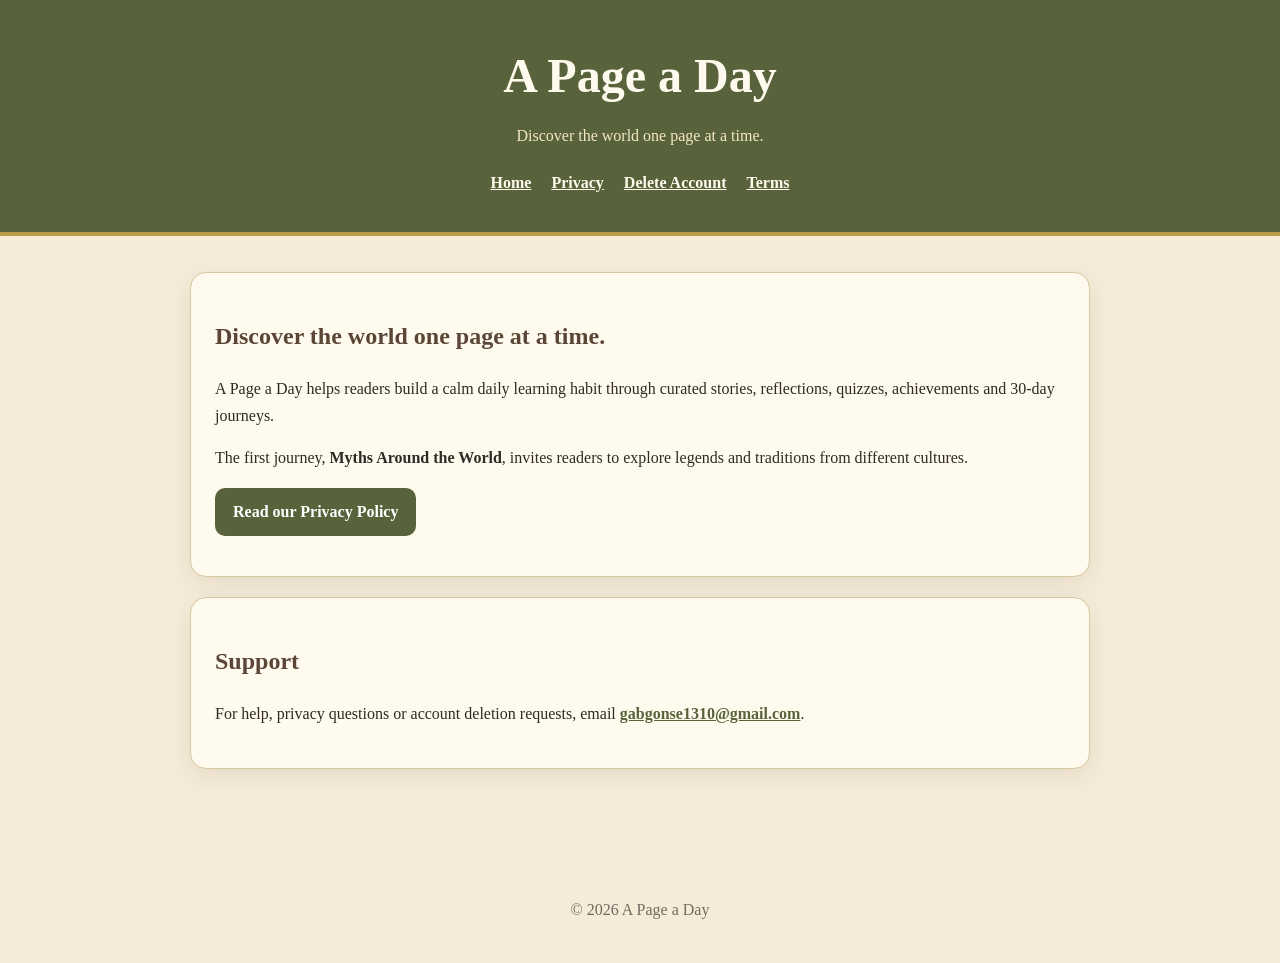
==== index.html @ 8b505a80 "Add files via upload" ====
<!doctype html><html lang="en"><head><meta charset="utf-8"><meta name="viewport" content="width=device-width,initial-scale=1"><title>A Page a Day</title><link rel="stylesheet" href="style.css"></head><body><header><h1>A Page a Day</h1><p>Discover the world one page at a time.</p><nav><a href="index.html">Home</a><a href="privacy.html">Privacy</a><a href="delete-account.html">Delete Account</a><a href="terms.html">Terms</a></nav></header><main><section class="card"><h2>Discover the world one page at a time.</h2><p>A Page a Day helps readers build a calm daily learning habit through curated stories, reflections, quizzes, achievements and 30-day journeys.</p><p>The first journey, <strong>Myths Around the World</strong>, invites readers to explore legends and traditions from different cultures.</p><p><a class="button" href="privacy.html">Read our Privacy Policy</a></p></section><section class="card"><h2>Support</h2><p>For help, privacy questions or account deletion requests, email <a href="mailto:gabgonse1310@gmail.com">gabgonse1310@gmail.com</a>.</p></section></main><footer>© 2026 A Page a Day</footer></body></html>
---- style.css ----
body{margin:0;font-family:Georgia,serif;background:#F5EBD8;color:#2F2A26;line-height:1.65}header{background:#59633B;color:#FFFAEE;padding:36px 20px;text-align:center;border-bottom:4px solid #B99A45}header h1{margin:0;font-size:3rem}header p{margin:8px 0 0;color:#f4e7c7}nav{margin-top:20px}nav a{color:#FFFAEE;margin:0 10px}main{max-width:900px;margin:36px auto;padding:0 20px 48px}.card{background:#FFFAEE;border:1px solid #D7C69F;border-radius:16px;padding:24px;margin-bottom:20px;box-shadow:0 8px 25px rgba(70,55,40,.08)}h2,h3{color:#5B4636}a{color:#59633B;font-weight:600}.button{display:inline-block;background:#59633B;color:white;padding:11px 18px;border-radius:10px;text-decoration:none}.small{color:#746A61;font-size:.95rem}footer{text-align:center;color:#746A61;padding:24px 20px 40px}
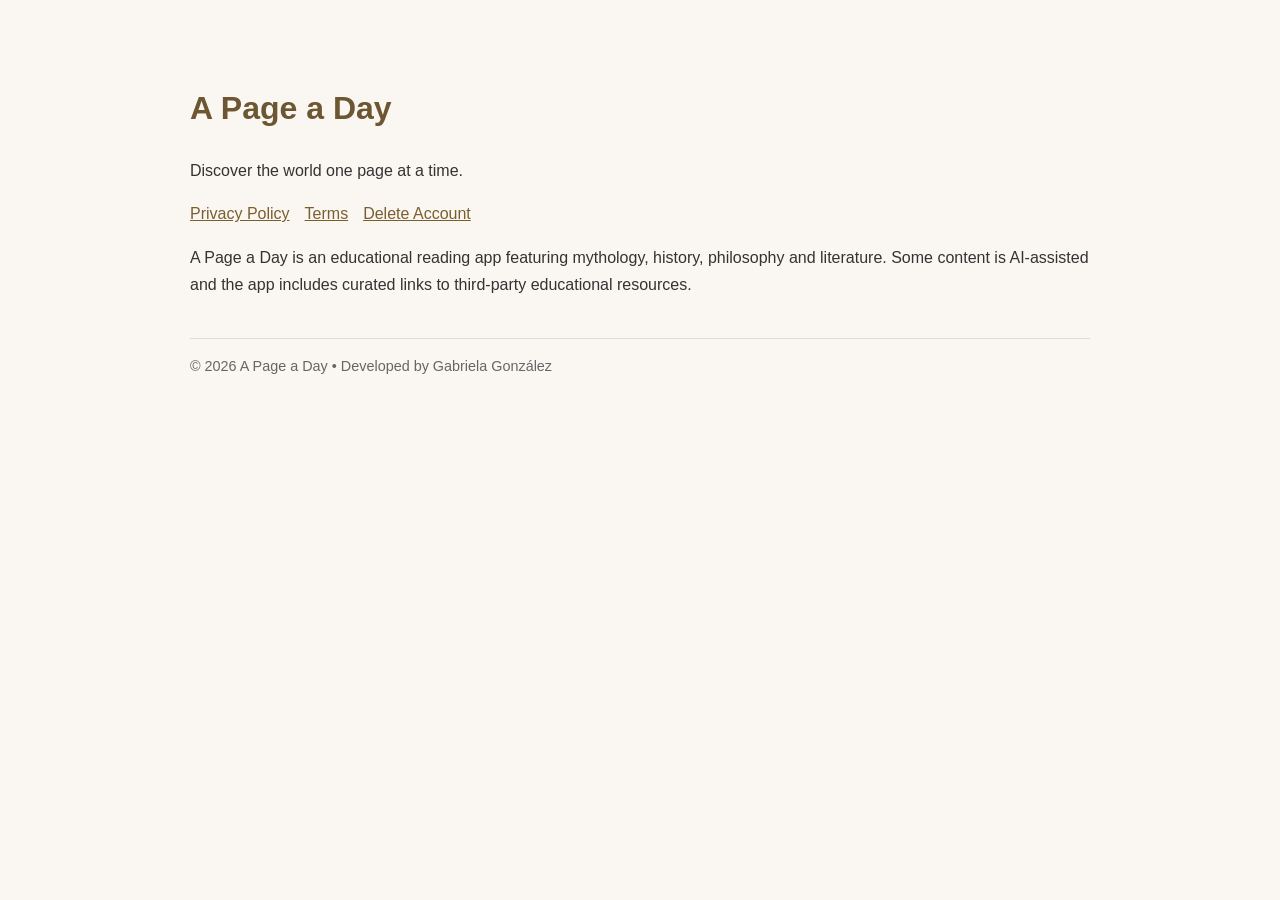
==== commit a4a68162: "Add files via upload" ====
--- a/index.html
+++ b/index.html
@@ -1 +1 @@
-<!doctype html><html lang="en"><head><meta charset="utf-8"><meta name="viewport" content="width=device-width,initial-scale=1"><title>A Page a Day</title><link rel="stylesheet" href="style.css"></head><body><header><h1>A Page a Day</h1><p>Discover the world one page at a time.</p><nav><a href="index.html">Home</a><a href="privacy.html">Privacy</a><a href="delete-account.html">Delete Account</a><a href="terms.html">Terms</a></nav></header><main><section class="card"><h2>Discover the world one page at a time.</h2><p>A Page a Day helps readers build a calm daily learning habit through curated stories, reflections, quizzes, achievements and 30-day journeys.</p><p>The first journey, <strong>Myths Around the World</strong>, invites readers to explore legends and traditions from different cultures.</p><p><a class="button" href="privacy.html">Read our Privacy Policy</a></p></section><section class="card"><h2>Support</h2><p>For help, privacy questions or account deletion requests, email <a href="mailto:gabgonse1310@gmail.com">gabgonse1310@gmail.com</a>.</p></section></main><footer>© 2026 A Page a Day</footer></body></html>+<!DOCTYPE html><html><head><meta charset='UTF-8'><title>A Page a Day</title><link rel='stylesheet' href='style.css'></head><body><h1>A Page a Day</h1><p>Discover the world one page at a time.</p><nav><a href='privacy.html'>Privacy Policy</a><a href='terms.html'>Terms</a><a href='delete-account.html'>Delete Account</a></nav><p>A Page a Day is an educational reading app featuring mythology, history, philosophy and literature. Some content is AI-assisted and the app includes curated links to third-party educational resources.</p><footer>© 2026 A Page a Day • Developed by Gabriela González</footer></body></html>
--- a/style.css
+++ b/style.css
@@ -1 +1,2 @@
-body{margin:0;font-family:Georgia,serif;background:#F5EBD8;color:#2F2A26;line-height:1.65}header{background:#59633B;color:#FFFAEE;padding:36px 20px;text-align:center;border-bottom:4px solid #B99A45}header h1{margin:0;font-size:3rem}header p{margin:8px 0 0;color:#f4e7c7}nav{margin-top:20px}nav a{color:#FFFAEE;margin:0 10px}main{max-width:900px;margin:36px auto;padding:0 20px 48px}.card{background:#FFFAEE;border:1px solid #D7C69F;border-radius:16px;padding:24px;margin-bottom:20px;box-shadow:0 8px 25px rgba(70,55,40,.08)}h2,h3{color:#5B4636}a{color:#59633B;font-weight:600}.button{display:inline-block;background:#59633B;color:white;padding:11px 18px;border-radius:10px;text-decoration:none}.small{color:#746A61;font-size:.95rem}footer{text-align:center;color:#746A61;padding:24px 20px 40px}+body{font-family:Arial,sans-serif;max-width:900px;margin:40px auto;padding:20px;line-height:1.7;background:#faf7f2;color:#333}
+h1,h2{color:#6d5632}a{color:#7b5e2e}footer{margin-top:40px;border-top:1px solid #ddd;padding-top:15px;font-size:.9em;color:#666}nav a{margin-right:15px}
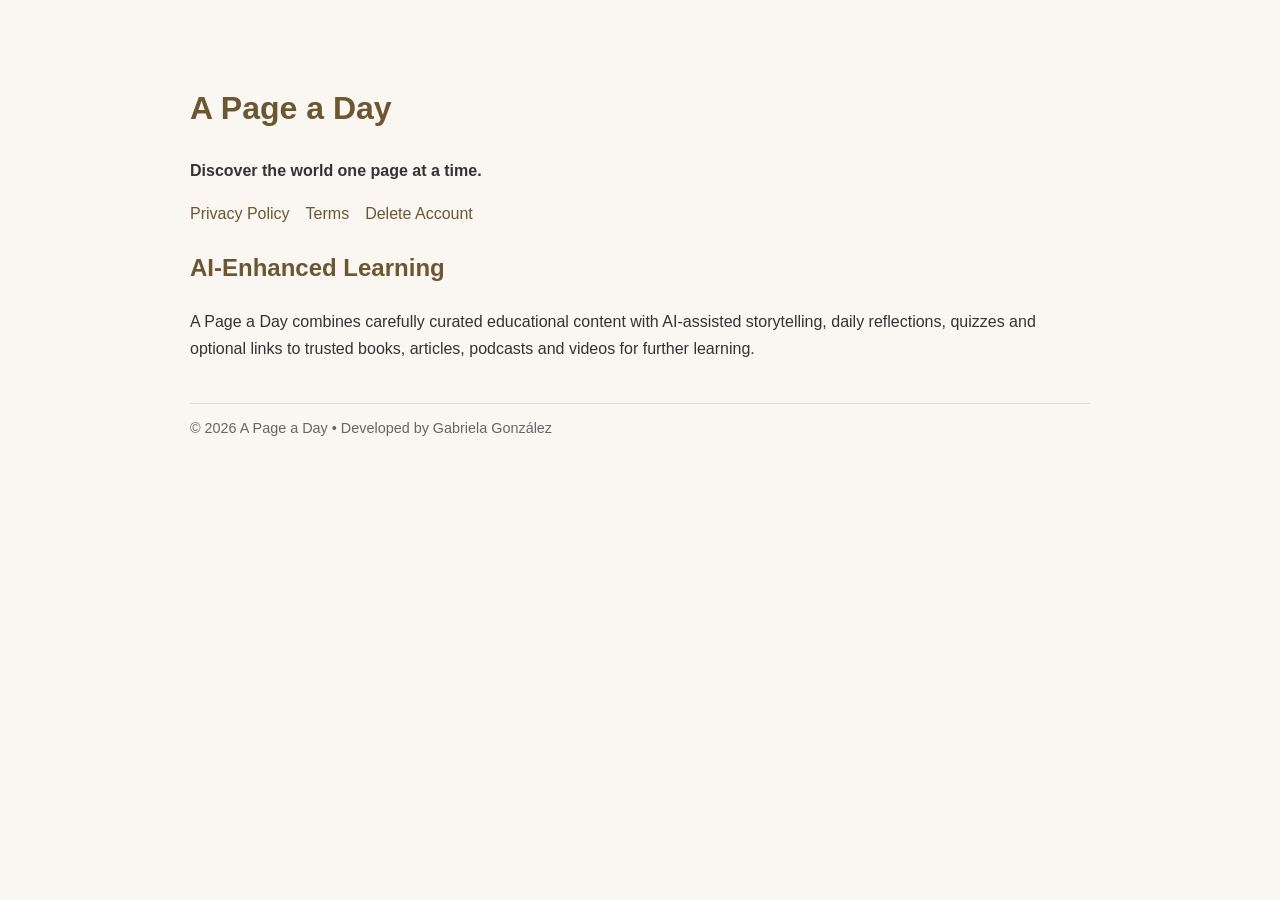
==== commit 42243cee: "Add files via upload" ====
--- a/index.html
+++ b/index.html
@@ -1 +1 @@
-<!DOCTYPE html><html><head><meta charset='UTF-8'><title>A Page a Day</title><link rel='stylesheet' href='style.css'></head><body><h1>A Page a Day</h1><p>Discover the world one page at a time.</p><nav><a href='privacy.html'>Privacy Policy</a><a href='terms.html'>Terms</a><a href='delete-account.html'>Delete Account</a></nav><p>A Page a Day is an educational reading app featuring mythology, history, philosophy and literature. Some content is AI-assisted and the app includes curated links to third-party educational resources.</p><footer>© 2026 A Page a Day • Developed by Gabriela González</footer></body></html>+<!DOCTYPE html><html lang="en"><head><meta charset="UTF-8"><meta name="viewport" content="width=device-width,initial-scale=1"><title>A Page a Day</title><link rel="stylesheet" href="style.css"></head><body><h1>A Page a Day</h1><p><strong>Discover the world one page at a time.</strong></p><nav><a href="privacy.html">Privacy Policy</a><a href="terms.html">Terms</a><a href="delete-account.html">Delete Account</a></nav><h2>AI‑Enhanced Learning</h2><p>A Page a Day combines carefully curated educational content with AI-assisted storytelling, daily reflections, quizzes and optional links to trusted books, articles, podcasts and videos for further learning.</p><footer>© 2026 A Page a Day • Developed by Gabriela González</footer></body></html>
--- a/style.css
+++ b/style.css
@@ -1,2 +1 @@
-body{font-family:Arial,sans-serif;max-width:900px;margin:40px auto;padding:20px;line-height:1.7;background:#faf7f2;color:#333}
-h1,h2{color:#6d5632}a{color:#7b5e2e}footer{margin-top:40px;border-top:1px solid #ddd;padding-top:15px;font-size:.9em;color:#666}nav a{margin-right:15px}+body{font-family:Arial,sans-serif;max-width:900px;margin:40px auto;padding:20px;line-height:1.7;background:#faf7f2;color:#333}h1,h2{color:#6d5632}nav a{margin-right:16px;color:#6d5632;text-decoration:none}footer{margin-top:40px;border-top:1px solid #ddd;padding-top:12px;color:#666;font-size:.9em}
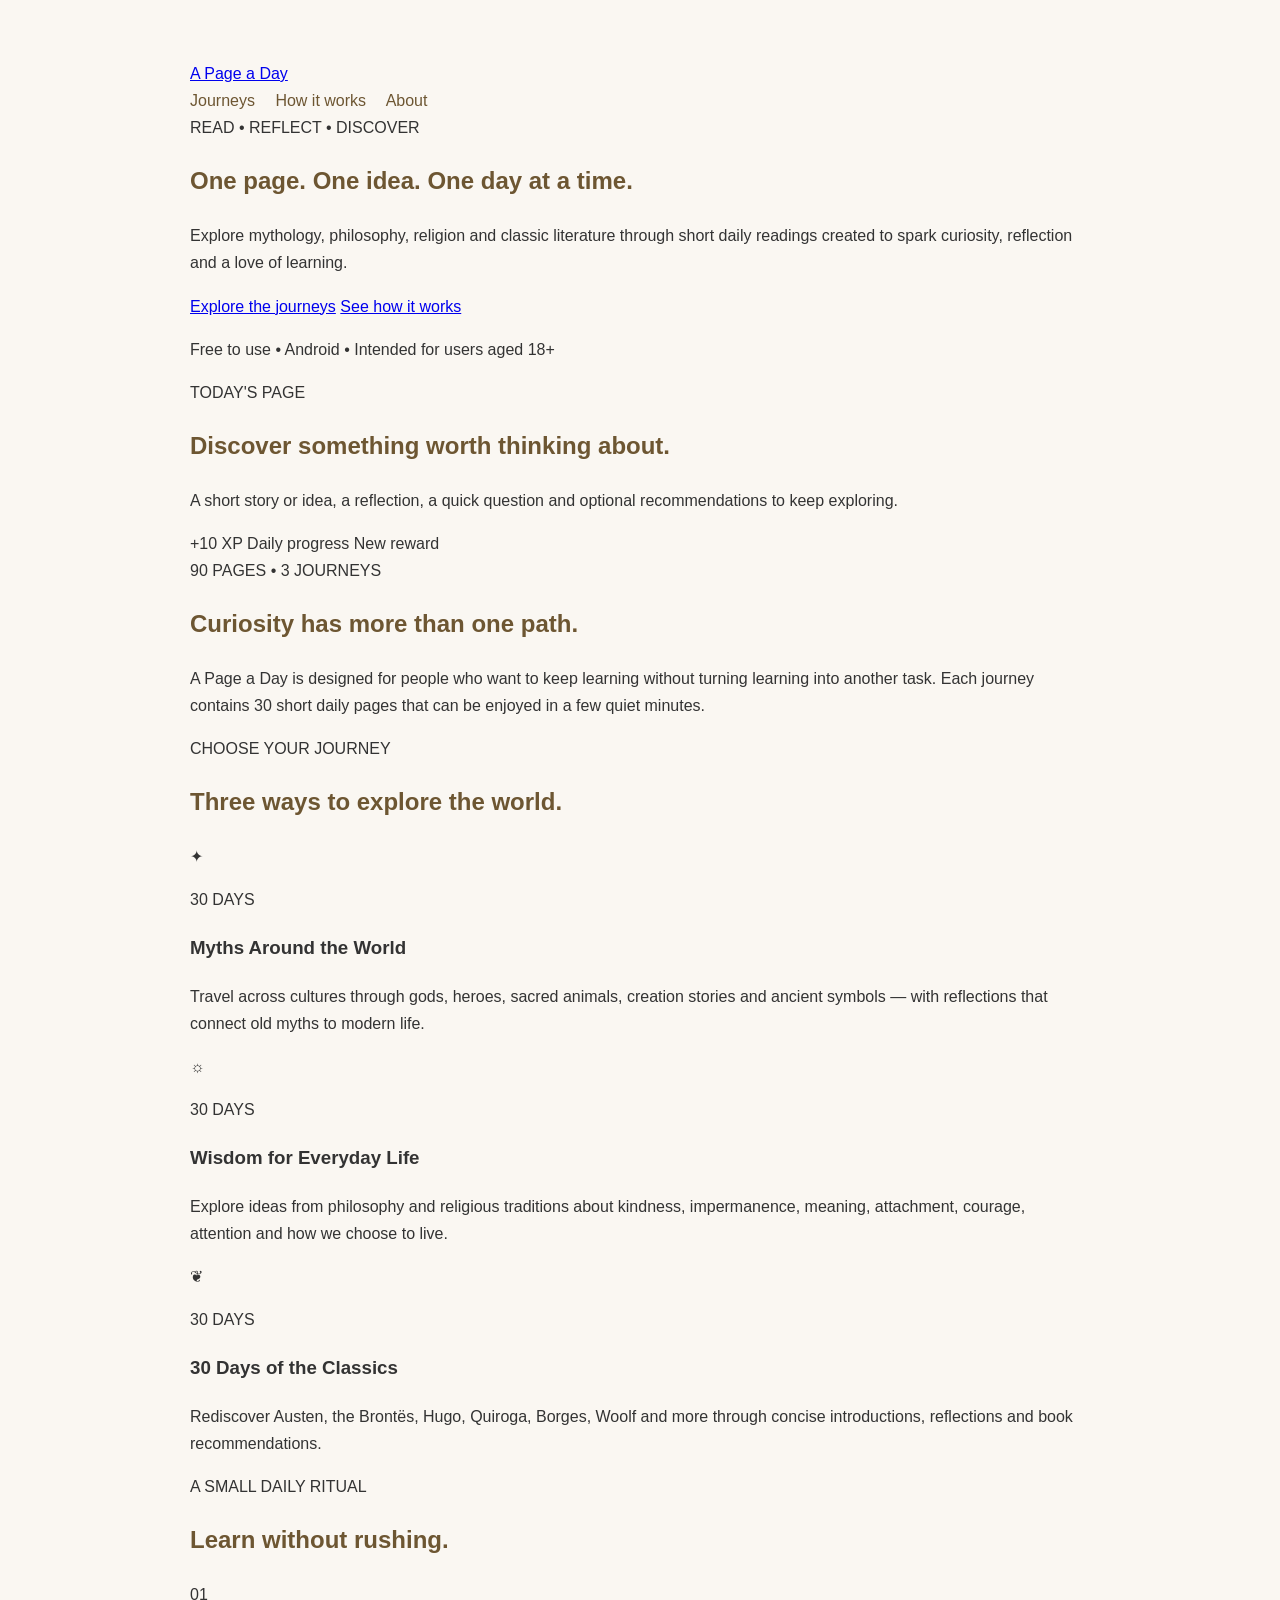
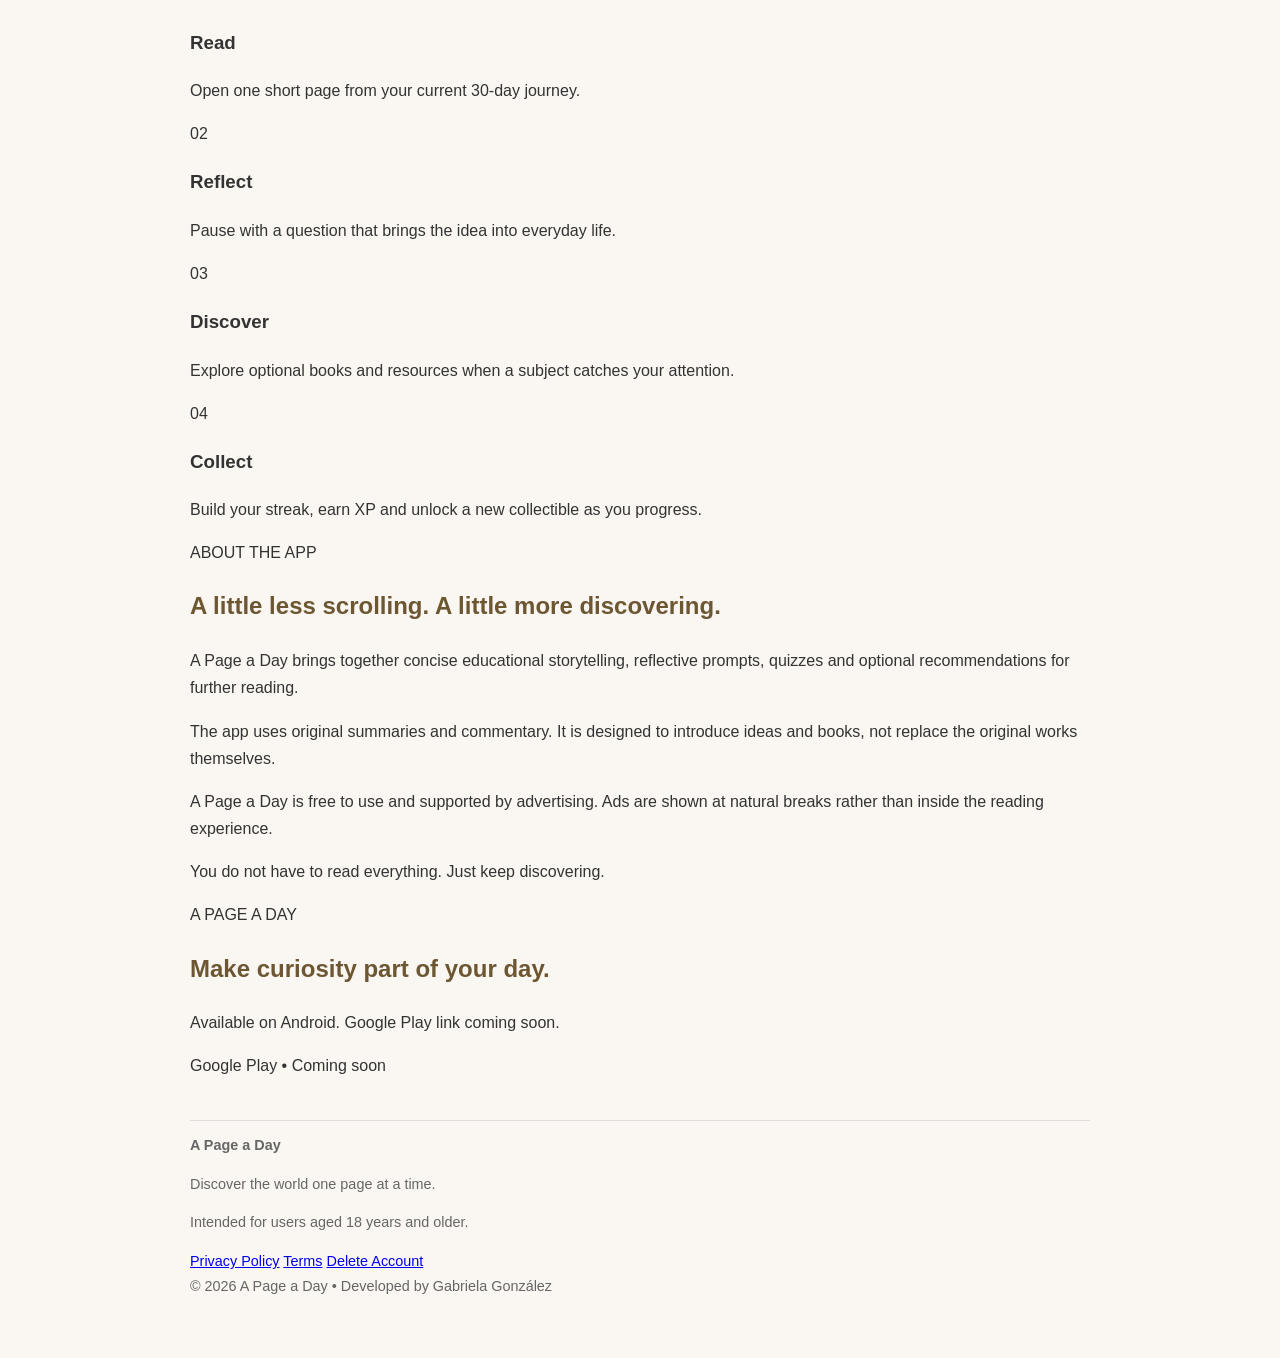
==== commit f89f1582: "Update index.html" ====
--- a/index.html
+++ b/index.html
@@ -1 +1,204 @@
-<!DOCTYPE html><html lang="en"><head><meta charset="UTF-8"><meta name="viewport" content="width=device-width,initial-scale=1"><title>A Page a Day</title><link rel="stylesheet" href="style.css"></head><body><h1>A Page a Day</h1><p><strong>Discover the world one page at a time.</strong></p><nav><a href="privacy.html">Privacy Policy</a><a href="terms.html">Terms</a><a href="delete-account.html">Delete Account</a></nav><h2>AI‑Enhanced Learning</h2><p>A Page a Day combines carefully curated educational content with AI-assisted storytelling, daily reflections, quizzes and optional links to trusted books, articles, podcasts and videos for further learning.</p><footer>© 2026 A Page a Day • Developed by Gabriela González</footer></body></html>+<!DOCTYPE html>
+<html lang="en">
+<head>
+  <meta charset="UTF-8">
+  <meta name="viewport" content="width=device-width, initial-scale=1.0">
+  <meta name="description" content="A Page a Day is a free 18+ reading and reflection app with 90 daily pages across mythology, philosophy, religion and classic literature.">
+  <title>A Page a Day</title>
+  <link rel="stylesheet" href="style.css">
+</head>
+<body>
+  <header class="site-header">
+    <div class="wrap nav-wrap">
+      <a class="brand" href="index.html">A Page a Day</a>
+      <nav>
+        <a href="#journeys">Journeys</a>
+        <a href="#how-it-works">How it works</a>
+        <a href="#about">About</a>
+      </nav>
+    </div>
+  </header>
+
+  <main>
+    <section class="hero">
+      <div class="wrap hero-grid">
+        <div class="hero-copy">
+          <span class="eyebrow">READ • REFLECT • DISCOVER</span>
+          <h1>One page. One idea. One day at a time.</h1>
+          <p class="hero-text">
+            Explore mythology, philosophy, religion and classic literature through
+            short daily readings created to spark curiosity, reflection and a love of learning.
+          </p>
+          <div class="hero-actions">
+            <a class="button primary" href="#journeys">Explore the journeys</a>
+            <a class="button secondary" href="#how-it-works">See how it works</a>
+          </div>
+          <p class="small-note">Free to use • Android • Intended for users aged 18+</p>
+        </div>
+
+        <div class="hero-card">
+          <div class="page-card">
+            <span class="page-label">TODAY'S PAGE</span>
+            <h2>Discover something worth thinking about.</h2>
+            <p>
+              A short story or idea, a reflection, a quick question and optional
+              recommendations to keep exploring.
+            </p>
+            <div class="page-meta">
+              <span>+10 XP</span>
+              <span>Daily progress</span>
+              <span>New reward</span>
+            </div>
+          </div>
+        </div>
+      </div>
+    </section>
+
+    <section class="intro section">
+      <div class="wrap narrow">
+        <span class="eyebrow">90 PAGES • 3 JOURNEYS</span>
+        <h2>Curiosity has more than one path.</h2>
+        <p>
+          A Page a Day is designed for people who want to keep learning without turning
+          learning into another task. Each journey contains 30 short daily pages that can
+          be enjoyed in a few quiet minutes.
+        </p>
+      </div>
+    </section>
+
+    <section id="journeys" class="section">
+      <div class="wrap">
+        <div class="section-heading">
+          <span class="eyebrow">CHOOSE YOUR JOURNEY</span>
+          <h2>Three ways to explore the world.</h2>
+        </div>
+
+        <div class="journey-grid">
+          <article class="journey-card">
+            <div class="journey-icon">✦</div>
+            <p class="journey-kicker">30 DAYS</p>
+            <h3>Myths Around the World</h3>
+            <p>
+              Travel across cultures through gods, heroes, sacred animals, creation
+              stories and ancient symbols — with reflections that connect old myths to
+              modern life.
+            </p>
+          </article>
+
+          <article class="journey-card">
+            <div class="journey-icon">☼</div>
+            <p class="journey-kicker">30 DAYS</p>
+            <h3>Wisdom for Everyday Life</h3>
+            <p>
+              Explore ideas from philosophy and religious traditions about kindness,
+              impermanence, meaning, attachment, courage, attention and how we choose to live.
+            </p>
+          </article>
+
+          <article class="journey-card">
+            <div class="journey-icon">❦</div>
+            <p class="journey-kicker">30 DAYS</p>
+            <h3>30 Days of the Classics</h3>
+            <p>
+              Rediscover Austen, the Brontës, Hugo, Quiroga, Borges, Woolf and more
+              through concise introductions, reflections and book recommendations.
+            </p>
+          </article>
+        </div>
+      </div>
+    </section>
+
+    <section id="how-it-works" class="section soft-section">
+      <div class="wrap">
+        <div class="section-heading">
+          <span class="eyebrow">A SMALL DAILY RITUAL</span>
+          <h2>Learn without rushing.</h2>
+        </div>
+
+        <div class="steps-grid">
+          <article class="step">
+            <span>01</span>
+            <h3>Read</h3>
+            <p>Open one short page from your current 30-day journey.</p>
+          </article>
+          <article class="step">
+            <span>02</span>
+            <h3>Reflect</h3>
+            <p>Pause with a question that brings the idea into everyday life.</p>
+          </article>
+          <article class="step">
+            <span>03</span>
+            <h3>Discover</h3>
+            <p>Explore optional books and resources when a subject catches your attention.</p>
+          </article>
+          <article class="step">
+            <span>04</span>
+            <h3>Collect</h3>
+            <p>Build your streak, earn XP and unlock a new collectible as you progress.</p>
+          </article>
+        </div>
+      </div>
+    </section>
+
+    <section id="about" class="section">
+      <div class="wrap split">
+        <div>
+          <span class="eyebrow">ABOUT THE APP</span>
+          <h2>A little less scrolling. A little more discovering.</h2>
+        </div>
+        <div>
+          <p>
+            A Page a Day brings together concise educational storytelling, reflective
+            prompts, quizzes and optional recommendations for further reading.
+          </p>
+          <p>
+            The app uses original summaries and commentary. It is designed to introduce
+            ideas and books, not replace the original works themselves.
+          </p>
+          <p>
+            A Page a Day is free to use and supported by advertising. Ads are shown at
+            natural breaks rather than inside the reading experience.
+          </p>
+        </div>
+      </div>
+    </section>
+
+    <section class="quote-section">
+      <div class="wrap narrow">
+        <p class="quote">You do not have to read everything. Just keep discovering.</p>
+      </div>
+    </section>
+
+    <section class="cta section">
+      <div class="wrap cta-card">
+        <div>
+          <span class="eyebrow">A PAGE A DAY</span>
+          <h2>Make curiosity part of your day.</h2>
+          <p>Available on Android. Google Play link coming soon.</p>
+        </div>
+        <span class="coming-soon">Google Play • Coming soon</span>
+      </div>
+    </section>
+  </main>
+
+  <footer>
+    <div class="wrap footer-grid">
+      <div>
+        <strong>A Page a Day</strong>
+        <p>Discover the world one page at a time.</p>
+        <p class="age-note">Intended for users aged 18 years and older.</p>
+      </div>
+
+      <div class="footer-links">
+        <a href="privacy.html">Privacy Policy</a>
+        <a href="terms.html">Terms</a>
+        <a href="delete-account.html">Delete Account</a>
+      </div>
+    </div>
+
+    <div class="wrap copyright">
+      © 2026 A Page a Day • Developed by Gabriela González
+    </div>
+  </footer>
+</body>
+</html>
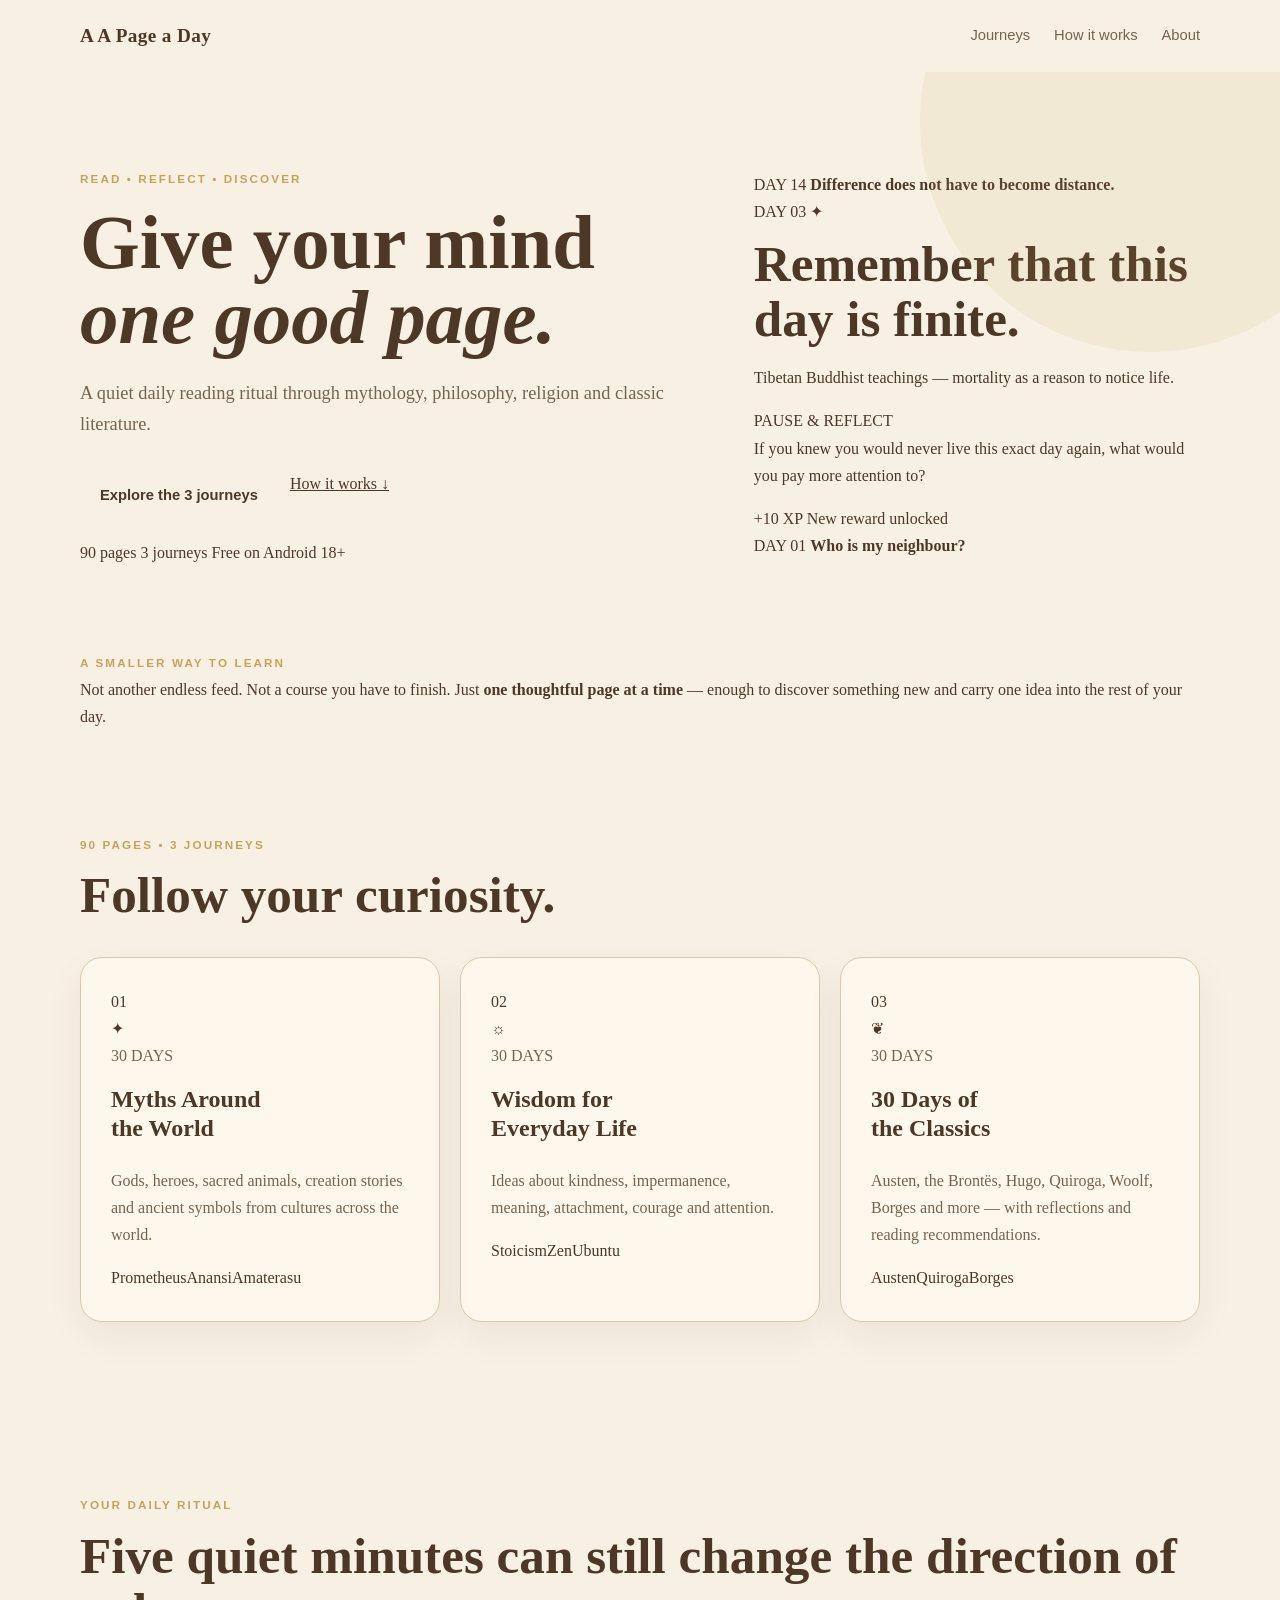
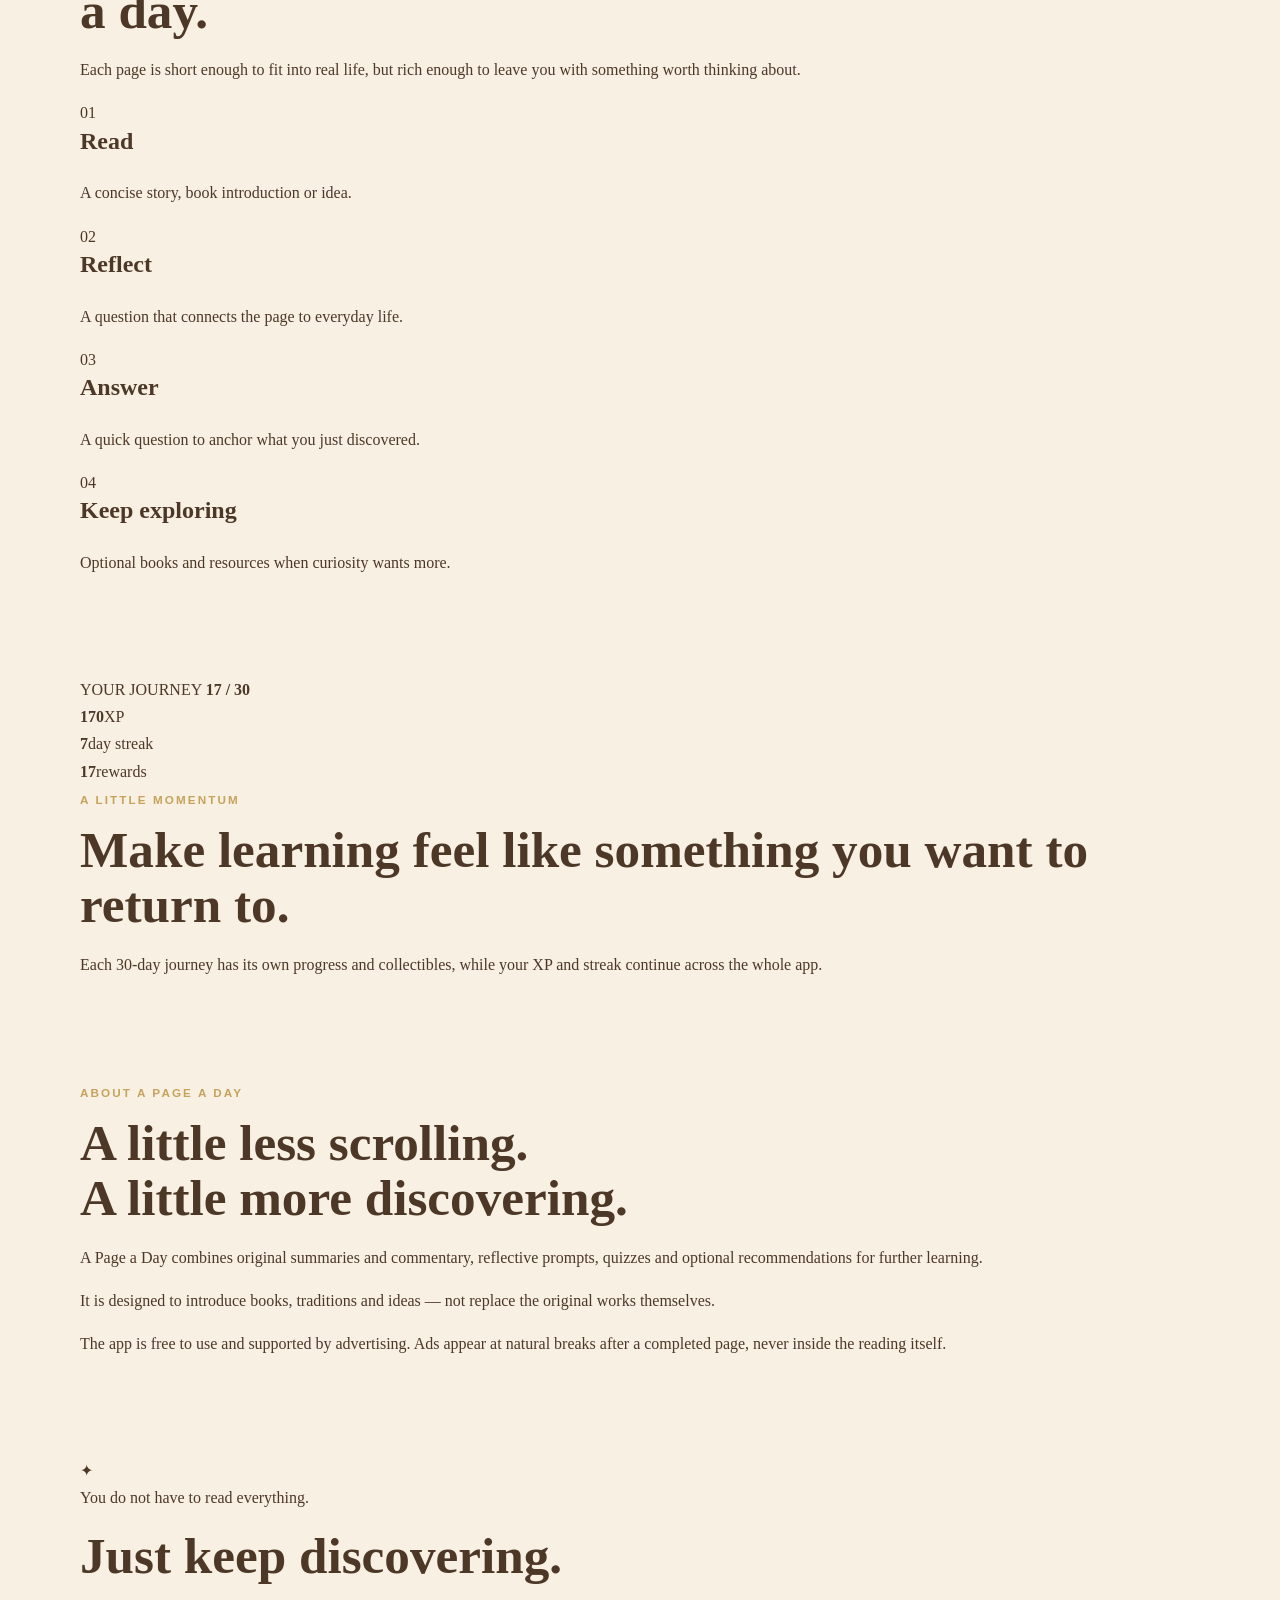
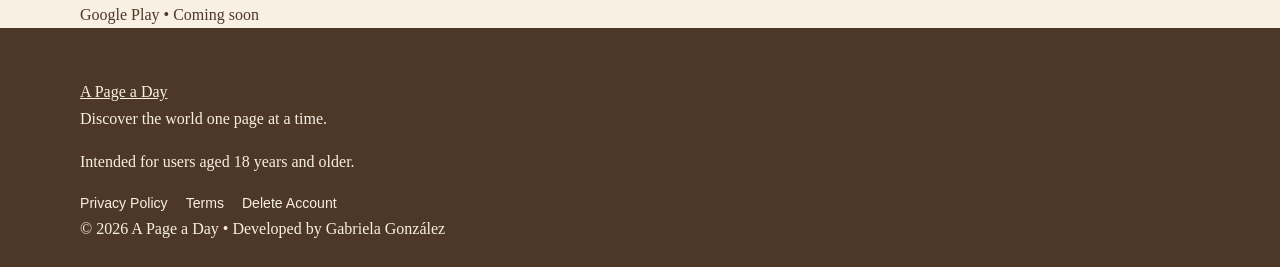
==== commit ca4c4a62: "Update index.html" ====
--- a/index.html
+++ b/index.html
@@ -8,12 +8,15 @@
   <link rel="stylesheet" href="style.css">
 </head>
 <body>
-  <header class="site-header">
+  <header class="topbar">
     <div class="wrap nav-wrap">
-      <a class="brand" href="index.html">A Page a Day</a>
+      <a class="brand" href="index.html">
+        <span class="brand-mark">A</span>
+        <span>A Page a Day</span>
+      </a>
       <nav>
         <a href="#journeys">Journeys</a>
-        <a href="#how-it-works">How it works</a>
+        <a href="#ritual">How it works</a>
         <a href="#about">About</a>
       </nav>
     </div>
@@ -21,182 +24,239 @@
 
   <main>
     <section class="hero">
+      <div class="leaf leaf-one"></div>
+      <div class="leaf leaf-two"></div>
       <div class="wrap hero-grid">
         <div class="hero-copy">
-          <span class="eyebrow">READ • REFLECT • DISCOVER</span>
-          <h1>One page. One idea. One day at a time.</h1>
+          <span class="eyebrow light">READ • REFLECT • DISCOVER</span>
+          <h1>Give your mind<br><em>one good page.</em></h1>
           <p class="hero-text">
-            Explore mythology, philosophy, religion and classic literature through
-            short daily readings created to spark curiosity, reflection and a love of learning.
+            A quiet daily reading ritual through mythology, philosophy,
+            religion and classic literature.
           </p>
           <div class="hero-actions">
-            <a class="button primary" href="#journeys">Explore the journeys</a>
-            <a class="button secondary" href="#how-it-works">See how it works</a>
-          </div>
-          <p class="small-note">Free to use • Android • Intended for users aged 18+</p>
-        </div>
-
-        <div class="hero-card">
-          <div class="page-card">
-            <span class="page-label">TODAY'S PAGE</span>
-            <h2>Discover something worth thinking about.</h2>
-            <p>
-              A short story or idea, a reflection, a quick question and optional
-              recommendations to keep exploring.
-            </p>
-            <div class="page-meta">
+            <a class="button gold" href="#journeys">Explore the 3 journeys</a>
+            <a class="text-link" href="#ritual">How it works ↓</a>
+          </div>
+          <div class="hero-facts">
+            <span>90 pages</span>
+            <span>3 journeys</span>
+            <span>Free on Android</span>
+            <span>18+</span>
+          </div>
+        </div>
+
+        <div class="visual-stack" aria-label="Preview of the A Page a Day reading experience">
+          <div class="mini-card back-card">
+            <span>DAY 14</span>
+            <strong>Difference does not have to become distance.</strong>
+          </div>
+          <div class="phone-card">
+            <div class="phone-top">
+              <span>DAY 03</span>
+              <span>✦</span>
+            </div>
+            <div class="divider"></div>
+            <h2>Remember that this day is finite.</h2>
+            <p class="sub">Tibetan Buddhist teachings — mortality as a reason to notice life.</p>
+            <div class="inner-note">
+              <span>PAUSE & REFLECT</span>
+              <p>If you knew you would never live this exact day again, what would you pay more attention to?</p>
+            </div>
+            <div class="reward-row">
               <span>+10 XP</span>
-              <span>Daily progress</span>
-              <span>New reward</span>
-            </div>
-          </div>
-        </div>
-      </div>
-    </section>
-
-    <section class="intro section">
-      <div class="wrap narrow">
-        <span class="eyebrow">90 PAGES • 3 JOURNEYS</span>
-        <h2>Curiosity has more than one path.</h2>
+              <span>New reward unlocked</span>
+            </div>
+          </div>
+          <div class="mini-card front-card">
+            <span>DAY 01</span>
+            <strong>Who is my neighbour?</strong>
+          </div>
+        </div>
+      </div>
+    </section>
+
+    <section class="manifesto">
+      <div class="wrap manifesto-grid">
+        <span class="eyebrow">A SMALLER WAY TO LEARN</span>
         <p>
-          A Page a Day is designed for people who want to keep learning without turning
-          learning into another task. Each journey contains 30 short daily pages that can
-          be enjoyed in a few quiet minutes.
+          Not another endless feed. Not a course you have to finish.
+          Just <strong>one thoughtful page at a time</strong> — enough to discover
+          something new and carry one idea into the rest of your day.
         </p>
       </div>
     </section>
 
-    <section id="journeys" class="section">
+    <section id="journeys" class="section journeys-section">
       <div class="wrap">
         <div class="section-heading">
-          <span class="eyebrow">CHOOSE YOUR JOURNEY</span>
-          <h2>Three ways to explore the world.</h2>
+          <span class="eyebrow">90 PAGES • 3 JOURNEYS</span>
+          <h2>Follow your curiosity.</h2>
         </div>
 
         <div class="journey-grid">
-          <article class="journey-card">
-            <div class="journey-icon">✦</div>
-            <p class="journey-kicker">30 DAYS</p>
-            <h3>Myths Around the World</h3>
-            <p>
-              Travel across cultures through gods, heroes, sacred animals, creation
-              stories and ancient symbols — with reflections that connect old myths to
-              modern life.
+          <article class="journey-card myth">
+            <div class="journey-number">01</div>
+            <div class="symbol">✦</div>
+            <p class="kicker">30 DAYS</p>
+            <h3>Myths Around<br>the World</h3>
+            <p class="desc">
+              Gods, heroes, sacred animals, creation stories and ancient symbols
+              from cultures across the world.
             </p>
-          </article>
-
-          <article class="journey-card">
-            <div class="journey-icon">☼</div>
-            <p class="journey-kicker">30 DAYS</p>
-            <h3>Wisdom for Everyday Life</h3>
-            <p>
-              Explore ideas from philosophy and religious traditions about kindness,
-              impermanence, meaning, attachment, courage, attention and how we choose to live.
+            <div class="tags">
+              <span>Prometheus</span><span>Anansi</span><span>Amaterasu</span>
+            </div>
+          </article>
+
+          <article class="journey-card wisdom">
+            <div class="journey-number">02</div>
+            <div class="symbol">☼</div>
+            <p class="kicker">30 DAYS</p>
+            <h3>Wisdom for<br>Everyday Life</h3>
+            <p class="desc">
+              Ideas about kindness, impermanence, meaning, attachment,
+              courage and attention.
             </p>
-          </article>
-
-          <article class="journey-card">
-            <div class="journey-icon">❦</div>
-            <p class="journey-kicker">30 DAYS</p>
-            <h3>30 Days of the Classics</h3>
-            <p>
-              Rediscover Austen, the Brontës, Hugo, Quiroga, Borges, Woolf and more
-              through concise introductions, reflections and book recommendations.
+            <div class="tags">
+              <span>Stoicism</span><span>Zen</span><span>Ubuntu</span>
+            </div>
+          </article>
+
+          <article class="journey-card classics">
+            <div class="journey-number">03</div>
+            <div class="symbol">❦</div>
+            <p class="kicker">30 DAYS</p>
+            <h3>30 Days of<br>the Classics</h3>
+            <p class="desc">
+              Austen, the Brontës, Hugo, Quiroga, Woolf, Borges and more —
+              with reflections and reading recommendations.
             </p>
-          </article>
-        </div>
-      </div>
-    </section>
-
-    <section id="how-it-works" class="section soft-section">
-      <div class="wrap">
-        <div class="section-heading">
-          <span class="eyebrow">A SMALL DAILY RITUAL</span>
-          <h2>Learn without rushing.</h2>
-        </div>
-
-        <div class="steps-grid">
-          <article class="step">
+            <div class="tags">
+              <span>Austen</span><span>Quiroga</span><span>Borges</span>
+            </div>
+          </article>
+        </div>
+      </div>
+    </section>
+
+    <section id="ritual" class="section ritual-section">
+      <div class="wrap ritual-grid">
+        <div class="ritual-copy">
+          <span class="eyebrow light">YOUR DAILY RITUAL</span>
+          <h2>Five quiet minutes can still change the direction of a day.</h2>
+          <p>
+            Each page is short enough to fit into real life, but rich enough
+            to leave you with something worth thinking about.
+          </p>
+        </div>
+
+        <div class="steps">
+          <article>
             <span>01</span>
-            <h3>Read</h3>
-            <p>Open one short page from your current 30-day journey.</p>
-          </article>
-          <article class="step">
+            <div>
+              <h3>Read</h3>
+              <p>A concise story, book introduction or idea.</p>
+            </div>
+          </article>
+          <article>
             <span>02</span>
-            <h3>Reflect</h3>
-            <p>Pause with a question that brings the idea into everyday life.</p>
-          </article>
-          <article class="step">
+            <div>
+              <h3>Reflect</h3>
+              <p>A question that connects the page to everyday life.</p>
+            </div>
+          </article>
+          <article>
             <span>03</span>
-            <h3>Discover</h3>
-            <p>Explore optional books and resources when a subject catches your attention.</p>
-          </article>
-          <article class="step">
+            <div>
+              <h3>Answer</h3>
+              <p>A quick question to anchor what you just discovered.</p>
+            </div>
+          </article>
+          <article>
             <span>04</span>
-            <h3>Collect</h3>
-            <p>Build your streak, earn XP and unlock a new collectible as you progress.</p>
-          </article>
-        </div>
-      </div>
-    </section>
-
-    <section id="about" class="section">
-      <div class="wrap split">
+            <div>
+              <h3>Keep exploring</h3>
+              <p>Optional books and resources when curiosity wants more.</p>
+            </div>
+          </article>
+        </div>
+      </div>
+    </section>
+
+    <section class="progress-section">
+      <div class="wrap progress-grid">
+        <div class="progress-card">
+          <div class="progress-top">
+            <span>YOUR JOURNEY</span>
+            <strong>17 / 30</strong>
+          </div>
+          <div class="progress-bar"><i></i></div>
+          <div class="progress-stats">
+            <div><strong>170</strong><span>XP</span></div>
+            <div><strong>7</strong><span>day streak</span></div>
+            <div><strong>17</strong><span>rewards</span></div>
+          </div>
+        </div>
+
+        <div class="progress-copy">
+          <span class="eyebrow">A LITTLE MOMENTUM</span>
+          <h2>Make learning feel like something you want to return to.</h2>
+          <p>
+            Each 30-day journey has its own progress and collectibles, while
+            your XP and streak continue across the whole app.
+          </p>
+        </div>
+      </div>
+    </section>
+
+    <section id="about" class="section about-section">
+      <div class="wrap about-grid">
         <div>
-          <span class="eyebrow">ABOUT THE APP</span>
-          <h2>A little less scrolling. A little more discovering.</h2>
-        </div>
-        <div>
-          <p>
-            A Page a Day brings together concise educational storytelling, reflective
-            prompts, quizzes and optional recommendations for further reading.
-          </p>
-          <p>
-            The app uses original summaries and commentary. It is designed to introduce
-            ideas and books, not replace the original works themselves.
-          </p>
-          <p>
-            A Page a Day is free to use and supported by advertising. Ads are shown at
-            natural breaks rather than inside the reading experience.
-          </p>
-        </div>
-      </div>
-    </section>
-
-    <section class="quote-section">
-      <div class="wrap narrow">
-        <p class="quote">You do not have to read everything. Just keep discovering.</p>
-      </div>
-    </section>
-
-    <section class="cta section">
-      <div class="wrap cta-card">
-        <div>
-          <span class="eyebrow">A PAGE A DAY</span>
-          <h2>Make curiosity part of your day.</h2>
-          <p>Available on Android. Google Play link coming soon.</p>
-        </div>
-        <span class="coming-soon">Google Play • Coming soon</span>
+          <span class="eyebrow">ABOUT A PAGE A DAY</span>
+          <h2>A little less scrolling.<br>A little more discovering.</h2>
+        </div>
+        <div class="about-copy">
+          <p>
+            A Page a Day combines original summaries and commentary,
+            reflective prompts, quizzes and optional recommendations for further learning.
+          </p>
+          <p>
+            It is designed to introduce books, traditions and ideas — not replace
+            the original works themselves.
+          </p>
+          <p>
+            The app is free to use and supported by advertising. Ads appear at
+            natural breaks after a completed page, never inside the reading itself.
+          </p>
+        </div>
+      </div>
+    </section>
+
+    <section class="closing">
+      <div class="wrap closing-inner">
+        <span class="closing-symbol">✦</span>
+        <p>You do not have to read everything.</p>
+        <h2>Just keep discovering.</h2>
+        <span class="play-badge">Google Play • Coming soon</span>
       </div>
     </section>
   </main>
 
   <footer>
-    <div class="wrap footer-grid">
+    <div class="wrap footer-main">
       <div>
-        <strong>A Page a Day</strong>
+        <a class="footer-brand" href="index.html">A Page a Day</a>
         <p>Discover the world one page at a time.</p>
-        <p class="age-note">Intended for users aged 18 years and older.</p>
-      </div>
-
+        <p class="age">Intended for users aged 18 years and older.</p>
+      </div>
       <div class="footer-links">
         <a href="privacy.html">Privacy Policy</a>
         <a href="terms.html">Terms</a>
         <a href="delete-account.html">Delete Account</a>
       </div>
     </div>
-
-    <div class="wrap copyright">
+    <div class="wrap footer-bottom">
       © 2026 A Page a Day • Developed by Gabriela González
     </div>
   </footer>
--- a/style.css
+++ b/style.css
@@ -1 +1,426 @@
-body{font-family:Arial,sans-serif;max-width:900px;margin:40px auto;padding:20px;line-height:1.7;background:#faf7f2;color:#333}h1,h2{color:#6d5632}nav a{margin-right:16px;color:#6d5632;text-decoration:none}footer{margin-top:40px;border-top:1px solid #ddd;padding-top:12px;color:#666;font-size:.9em}+* { box-sizing: border-box; }
+
+:root {
+  --paper: #f7f0e3;
+  --paper-light: #fffaf0;
+  --paper-deep: #eadfc9;
+  --ink: #4d3828;
+  --ink-soft: #766451;
+  --olive: #73754a;
+  --olive-deep: #5e613c;
+  --gold: #c6a35d;
+  --border: #d8c9aa;
+  --shadow: rgba(77, 56, 40, 0.12);
+}
+
+html { scroll-behavior: smooth; }
+
+body {
+  margin: 0;
+  font-family: Georgia, "Times New Roman", serif;
+  background: var(--paper);
+  color: var(--ink);
+  line-height: 1.7;
+}
+
+a { color: inherit; }
+
+.wrap {
+  width: min(1120px, calc(100% - 40px));
+  margin: 0 auto;
+}
+
+.narrow {
+  max-width: 780px;
+  text-align: center;
+}
+
+.site-header {
+  position: sticky;
+  top: 0;
+  z-index: 20;
+  background: rgba(247, 240, 227, 0.94);
+  backdrop-filter: blur(12px);
+  border-bottom: 1px solid rgba(198, 163, 93, 0.25);
+}
+
+.nav-wrap {
+  min-height: 72px;
+  display: flex;
+  align-items: center;
+  justify-content: space-between;
+  gap: 24px;
+}
+
+.brand {
+  font-size: 1.2rem;
+  font-weight: 700;
+  text-decoration: none;
+  letter-spacing: 0.02em;
+}
+
+nav {
+  display: flex;
+  gap: 24px;
+  font-family: Arial, sans-serif;
+  font-size: 0.92rem;
+}
+
+nav a {
+  text-decoration: none;
+  color: var(--ink-soft);
+}
+
+nav a:hover { color: var(--olive-deep); }
+
+.hero {
+  padding: 92px 0 82px;
+  position: relative;
+  overflow: hidden;
+}
+
+.hero::before {
+  content: "";
+  position: absolute;
+  width: 460px;
+  height: 460px;
+  border-radius: 50%;
+  background: rgba(198, 163, 93, 0.10);
+  top: -180px;
+  right: -100px;
+}
+
+.hero-grid {
+  display: grid;
+  grid-template-columns: 1.15fr 0.85fr;
+  gap: 70px;
+  align-items: center;
+}
+
+.eyebrow,
+.page-label,
+.journey-kicker {
+  font-family: Arial, sans-serif;
+  font-size: 0.73rem;
+  font-weight: 700;
+  letter-spacing: 0.18em;
+  color: var(--gold);
+}
+
+h1, h2, h3, p { margin-top: 0; }
+
+h1 {
+  max-width: 720px;
+  margin: 14px 0 22px;
+  font-size: clamp(3rem, 6vw, 5.4rem);
+  line-height: 0.98;
+  font-weight: 600;
+}
+
+h2 {
+  margin: 10px 0 18px;
+  font-size: clamp(2rem, 4vw, 3.2rem);
+  line-height: 1.08;
+  font-weight: 600;
+}
+
+h3 {
+  font-size: 1.5rem;
+  line-height: 1.2;
+}
+
+.hero-text {
+  max-width: 650px;
+  color: var(--ink-soft);
+  font-size: 1.15rem;
+}
+
+.hero-actions {
+  display: flex;
+  flex-wrap: wrap;
+  gap: 12px;
+  margin: 30px 0 18px;
+}
+
+.button {
+  display: inline-flex;
+  align-items: center;
+  justify-content: center;
+  padding: 13px 20px;
+  border-radius: 999px;
+  text-decoration: none;
+  font-family: Arial, sans-serif;
+  font-weight: 700;
+  font-size: 0.92rem;
+}
+
+.button.primary {
+  background: var(--olive);
+  color: var(--paper-light);
+}
+
+.button.primary:hover { background: var(--olive-deep); }
+
+.button.secondary {
+  border: 1px solid var(--border);
+  background: rgba(255,255,255,0.35);
+}
+
+.small-note {
+  font-family: Arial, sans-serif;
+  color: var(--ink-soft);
+  font-size: 0.84rem;
+}
+
+.hero-card { display: flex; justify-content: center; }
+
+.page-card {
+  position: relative;
+  width: min(100%, 420px);
+  padding: 38px;
+  background: var(--paper-light);
+  border: 1px solid var(--gold);
+  border-radius: 28px 28px 22px 22px;
+  box-shadow: 0 22px 60px var(--shadow);
+  transform: rotate(1.2deg);
+}
+
+.page-card::before,
+.page-card::after {
+  content: "✦";
+  position: absolute;
+  color: var(--gold);
+  opacity: 0.75;
+}
+
+.page-card::before { top: 18px; right: 24px; }
+.page-card::after { bottom: 20px; left: 24px; }
+
+.page-card h2 {
+  font-size: 2rem;
+  margin-top: 15px;
+}
+
+.page-card p { color: var(--ink-soft); }
+
+.page-meta {
+  display: flex;
+  gap: 8px;
+  flex-wrap: wrap;
+  margin-top: 22px;
+}
+
+.page-meta span {
+  padding: 7px 10px;
+  border-radius: 999px;
+  background: #e4e7d2;
+  color: var(--olive-deep);
+  font-family: Arial, sans-serif;
+  font-size: 0.75rem;
+  font-weight: 700;
+}
+
+.section { padding: 84px 0; }
+
+.intro {
+  border-top: 1px solid rgba(198, 163, 93, 0.28);
+  border-bottom: 1px solid rgba(198, 163, 93, 0.28);
+}
+
+.intro p {
+  font-size: 1.12rem;
+  color: var(--ink-soft);
+}
+
+.section-heading { margin-bottom: 34px; }
+
+.journey-grid {
+  display: grid;
+  grid-template-columns: repeat(3, 1fr);
+  gap: 20px;
+}
+
+.journey-card {
+  min-height: 330px;
+  padding: 30px;
+  border: 1px solid var(--border);
+  border-radius: 22px;
+  background: rgba(255, 250, 240, 0.72);
+  box-shadow: 0 14px 38px rgba(77, 56, 40, 0.06);
+}
+
+.journey-card p { color: var(--ink-soft); }
+
+.journey-icon {
+  font-size: 2rem;
+  color: var(--gold);
+  margin-bottom: 18px;
+}
+
+.soft-section { background: rgba(234, 223, 201, 0.50); }
+
+.steps-grid {
+  display: grid;
+  grid-template-columns: repeat(4, 1fr);
+  gap: 18px;
+}
+
+.step {
+  padding: 24px;
+  border-top: 1px solid var(--gold);
+}
+
+.step span {
+  font-family: Arial, sans-serif;
+  color: var(--gold);
+  font-weight: 700;
+  font-size: 0.78rem;
+}
+
+.step h3 { margin: 10px 0 8px; }
+.step p { color: var(--ink-soft); }
+
+.split {
+  display: grid;
+  grid-template-columns: 0.8fr 1.2fr;
+  gap: 70px;
+}
+
+.split p {
+  color: var(--ink-soft);
+  font-size: 1.06rem;
+}
+
+.quote-section {
+  padding: 54px 0;
+  background: var(--olive);
+  color: var(--paper-light);
+}
+
+.quote {
+  margin: 0;
+  font-size: clamp(1.8rem, 4vw, 3rem);
+  line-height: 1.2;
+  font-style: italic;
+}
+
+.cta-card {
+  display: flex;
+  justify-content: space-between;
+  align-items: center;
+  gap: 28px;
+  padding: 42px;
+  background: var(--paper-light);
+  border: 1px solid var(--gold);
+  border-radius: 24px;
+}
+
+.cta-card h2 { margin-bottom: 8px; }
+
+.cta-card p {
+  color: var(--ink-soft);
+  margin-bottom: 0;
+}
+
+.coming-soon {
+  flex: 0 0 auto;
+  padding: 13px 18px;
+  border-radius: 999px;
+  background: var(--olive);
+  color: var(--paper-light);
+  font-family: Arial, sans-serif;
+  font-size: 0.88rem;
+  font-weight: 700;
+}
+
+footer {
+  padding: 50px 0 24px;
+  background: #4d3828;
+  color: #f7f0e3;
+}
+
+.footer-grid {
+  display: flex;
+  justify-content: space-between;
+  gap: 30px;
+}
+
+.footer-grid p { color: #dbcdb7; }
+
+.age-note { font-size: 0.88rem; }
+
+.footer-links {
+  display: flex;
+  gap: 18px;
+  flex-wrap: wrap;
+  align-items: flex-start;
+  font-family: Arial, sans-serif;
+  font-size: 0.88rem;
+}
+
+.footer-links a {
+  color: #f7f0e3;
+  text-decoration: none;
+}
+
+.footer-links a:hover { text-decoration: underline; }
+
+.copyright {
+  margin-top: 28px;
+  padding-top: 20px;
+  border-top: 1px solid rgba(255,255,255,0.13);
+  color: #cbbda7;
+  font-family: Arial, sans-serif;
+  font-size: 0.82rem;
+}
+
+@media (max-width: 900px) {
+  .hero-grid,
+  .split {
+    grid-template-columns: 1fr;
+  }
+
+  .hero-grid { gap: 44px; }
+
+  .journey-grid { grid-template-columns: 1fr; }
+
+  .steps-grid { grid-template-columns: repeat(2, 1fr); }
+
+  .page-card { transform: none; }
+}
+
+@media (max-width: 640px) {
+  .wrap {
+    width: min(100% - 28px, 1120px);
+  }
+
+  .site-header { position: static; }
+
+  .nav-wrap {
+    flex-direction: column;
+    justify-content: center;
+    padding: 16px 0;
+  }
+
+  nav {
+    gap: 14px;
+    flex-wrap: wrap;
+    justify-content: center;
+  }
+
+  .hero { padding: 64px 0 56px; }
+
+  h1 { font-size: 3.1rem; }
+
+  .section { padding: 62px 0; }
+
+  .steps-grid { grid-template-columns: 1fr; }
+
+  .cta-card,
+  .footer-grid {
+    flex-direction: column;
+    align-items: flex-start;
+  }
+
+  .page-card { padding: 28px; }
+}
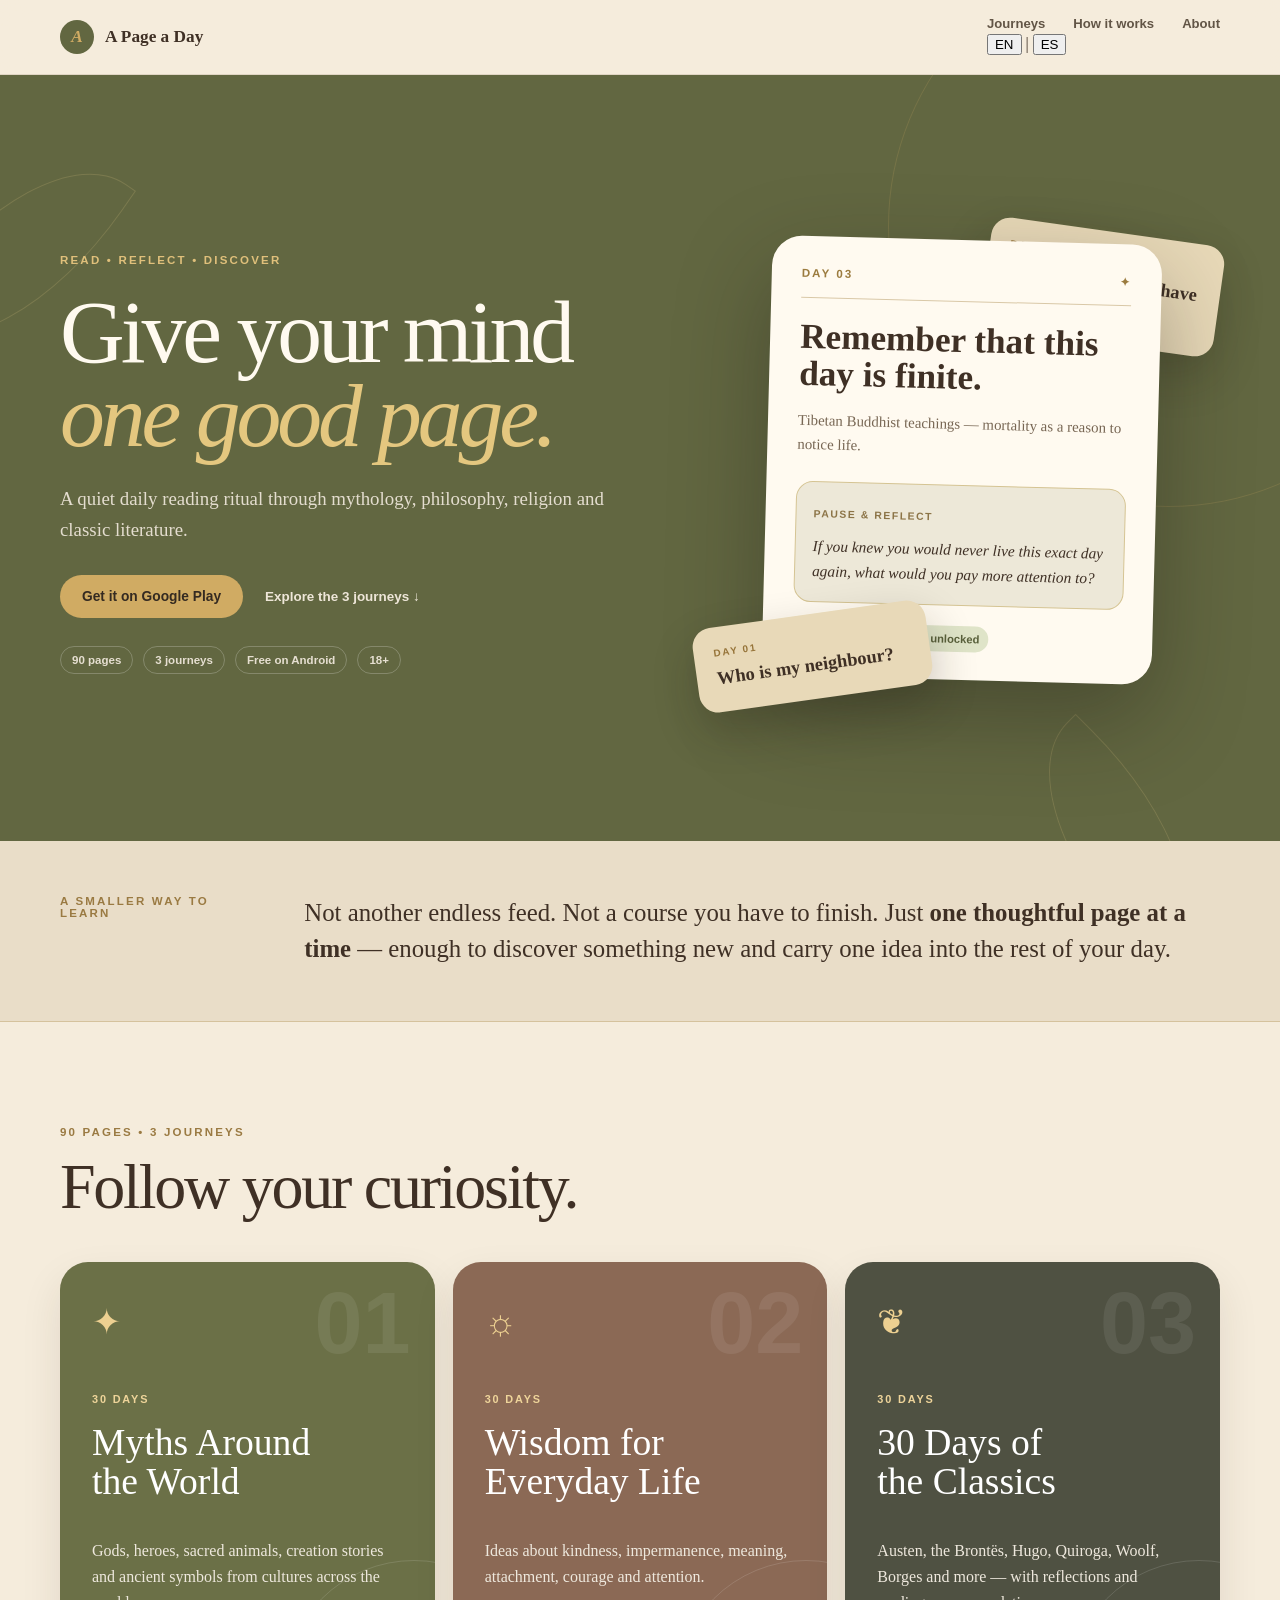
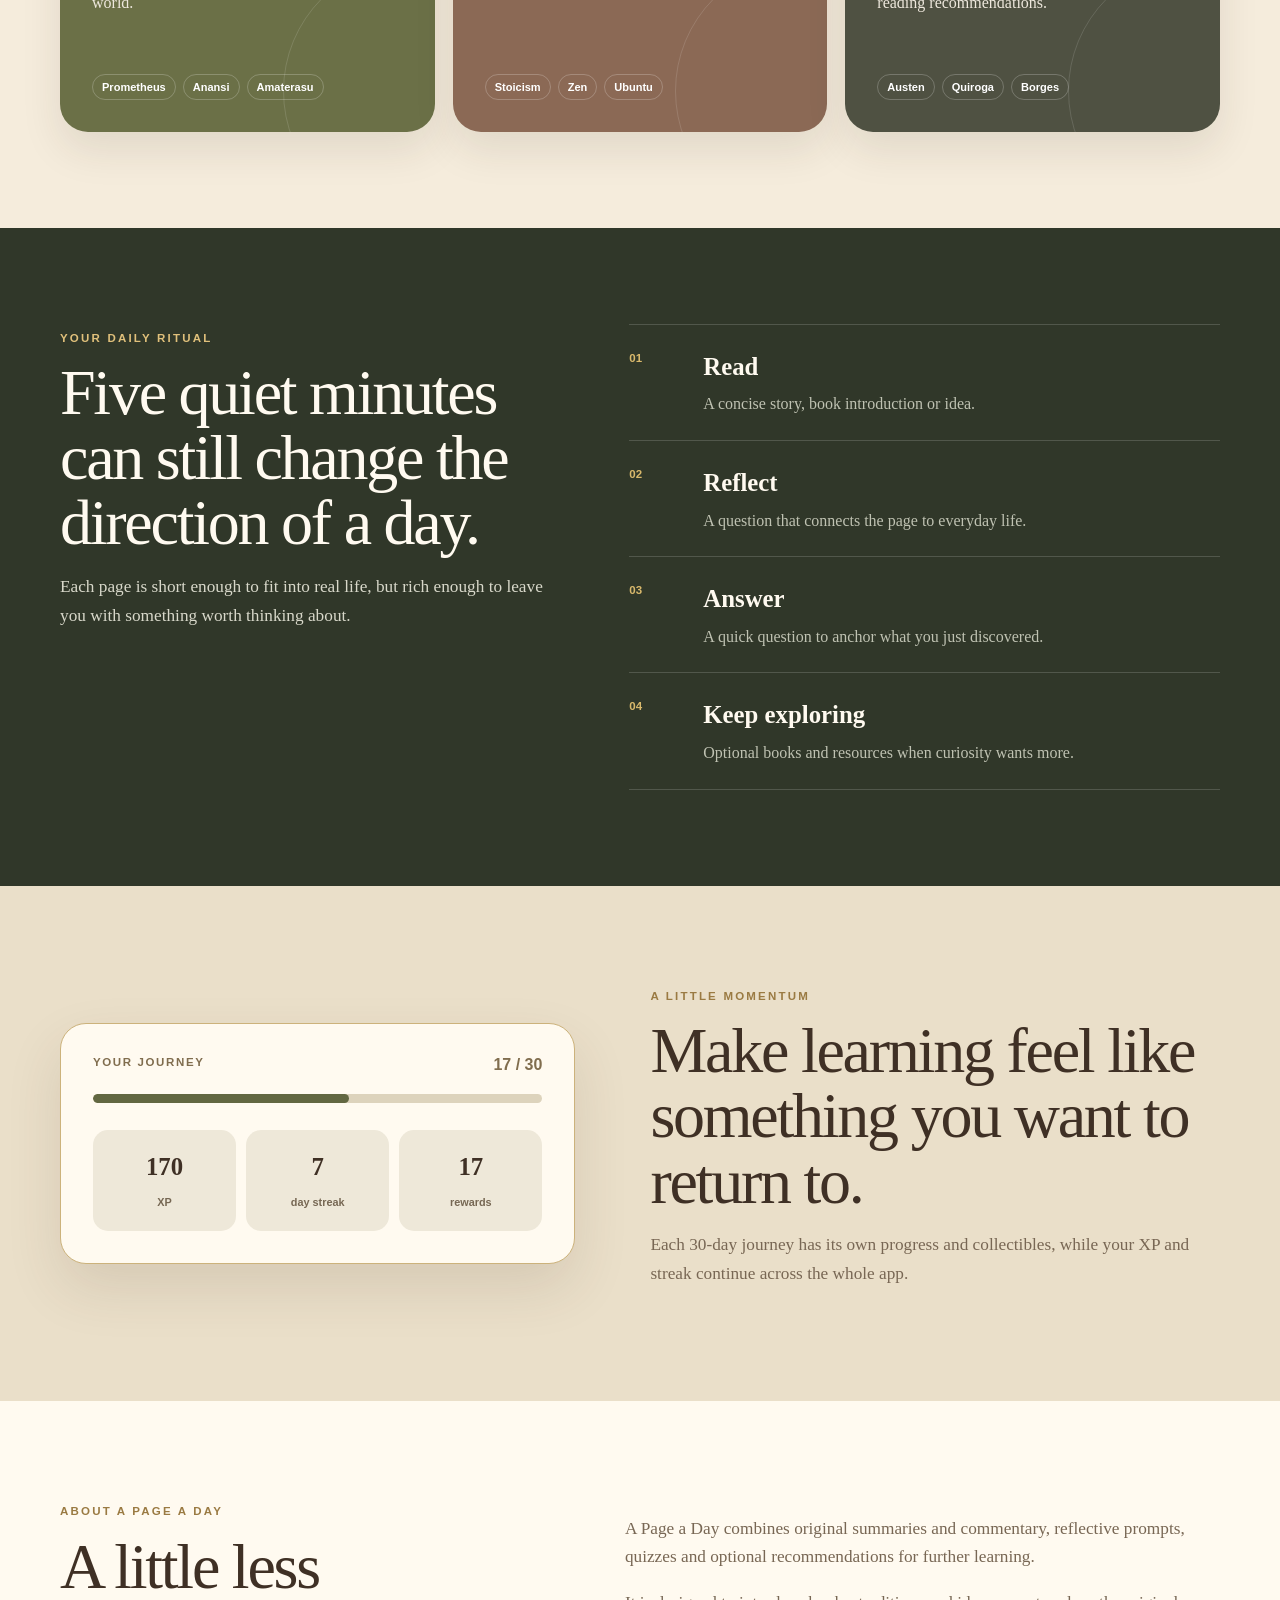
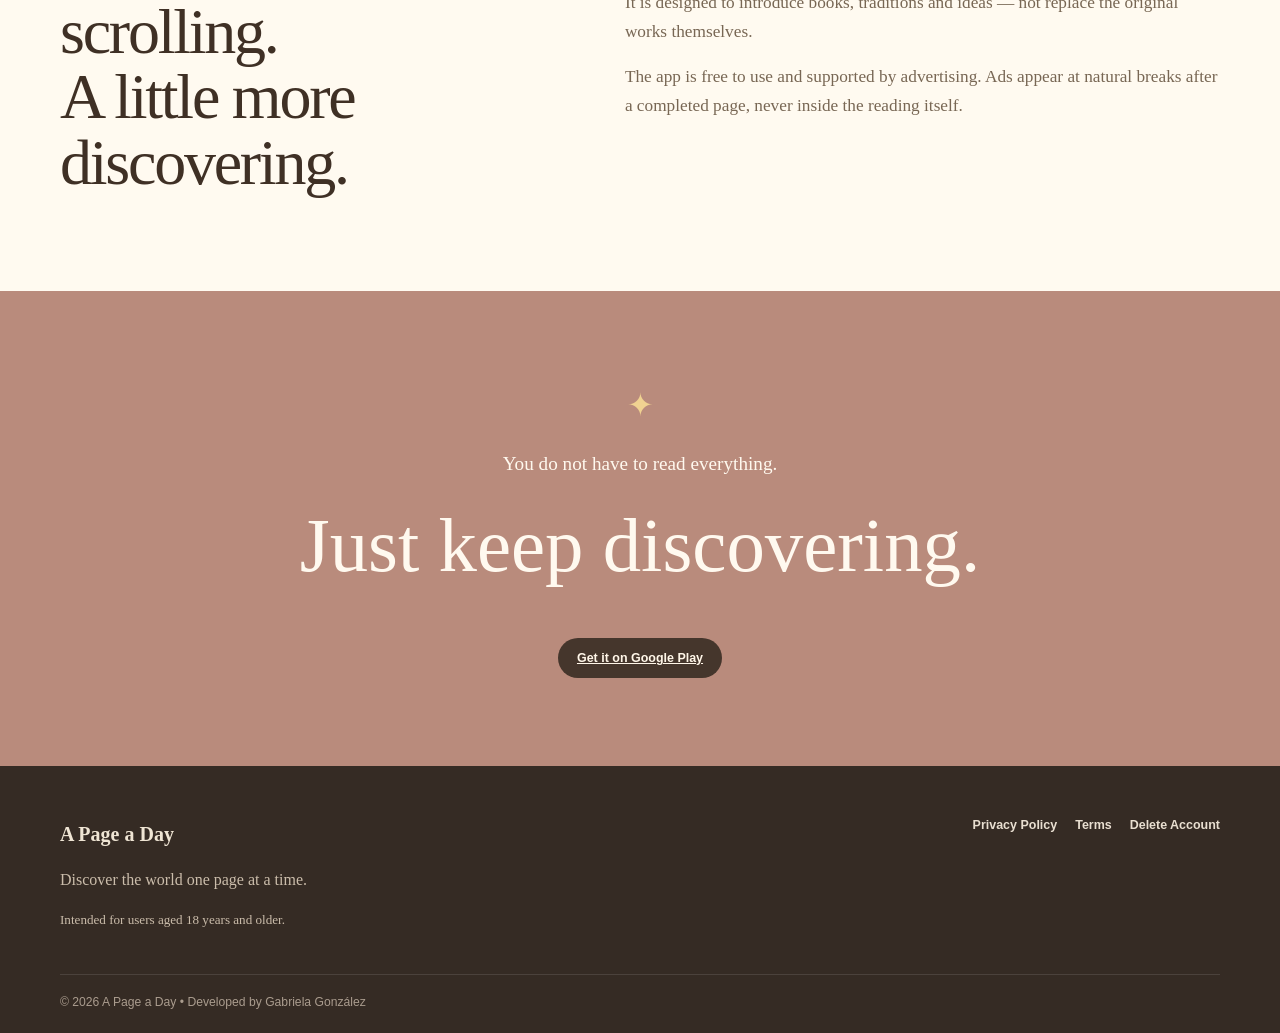
==== commit 18abd22d: "Update index.html" ====
--- a/index.html
+++ b/index.html
@@ -14,11 +14,20 @@
         <span class="brand-mark">A</span>
         <span>A Page a Day</span>
       </a>
-      <nav>
-        <a href="#journeys">Journeys</a>
-        <a href="#ritual">How it works</a>
-        <a href="#about">About</a>
-      </nav>
+
+      <div class="nav-right">
+        <nav>
+          <a href="#journeys" data-en="Journeys" data-es="Viajes">Journeys</a>
+          <a href="#ritual" data-en="How it works" data-es="Cómo funciona">How it works</a>
+          <a href="#about" data-en="About" data-es="Acerca de">About</a>
+        </nav>
+
+        <div class="language-switch" aria-label="Language selector">
+          <button type="button" class="lang-btn active" data-lang="en">EN</button>
+          <span>|</span>
+          <button type="button" class="lang-btn" data-lang="es">ES</button>
+        </div>
+      </div>
     </div>
   </header>
 
@@ -28,49 +37,84 @@
       <div class="leaf leaf-two"></div>
       <div class="wrap hero-grid">
         <div class="hero-copy">
-          <span class="eyebrow light">READ • REFLECT • DISCOVER</span>
-          <h1>Give your mind<br><em>one good page.</em></h1>
-          <p class="hero-text">
-            A quiet daily reading ritual through mythology, philosophy,
-            religion and classic literature.
-          </p>
+          <span class="eyebrow light"
+            data-en="READ • REFLECT • DISCOVER"
+            data-es="LEE • REFLEXIONA • DESCUBRE">READ • REFLECT • DISCOVER</span>
+
+          <h1>
+            <span data-en="Give your mind" data-es="Regálale a tu mente">Give your mind</span><br>
+            <em data-en="one good page." data-es="una buena página.">one good page.</em>
+          </h1>
+
+          <p class="hero-text"
+            data-en="A quiet daily reading ritual through mythology, philosophy, religion and classic literature."
+            data-es="Un pequeño ritual diario de lectura a través de la mitología, la filosofía, la religión y la literatura clásica.">
+            A quiet daily reading ritual through mythology, philosophy, religion and classic literature.
+          </p>
+
           <div class="hero-actions">
-            <a class="button gold" href="#journeys">Explore the 3 journeys</a>
-            <a class="text-link" href="#ritual">How it works ↓</a>
-          </div>
+            <a class="button gold" href="https://play.google.com/store/apps/details?id=com.gabrielagonzalez.a_page_a_day&pcampaignid=web_share" target="_blank" rel="noopener"
+              data-en="Get it on Google Play"
+              data-es="Disponible en Google Play">Get it on Google Play</a>
+
+            <a class="text-link" href="#journeys"
+              data-en="Explore the 3 journeys ↓"
+              data-es="Explora los 3 viajes ↓">Explore the 3 journeys ↓</a>
+          </div>
+
           <div class="hero-facts">
-            <span>90 pages</span>
-            <span>3 journeys</span>
-            <span>Free on Android</span>
+            <span data-en="90 pages" data-es="90 páginas">90 pages</span>
+            <span data-en="3 journeys" data-es="3 viajes">3 journeys</span>
+            <span data-en="Free on Android" data-es="Gratis en Android">Free on Android</span>
             <span>18+</span>
           </div>
         </div>
 
         <div class="visual-stack" aria-label="Preview of the A Page a Day reading experience">
           <div class="mini-card back-card">
-            <span>DAY 14</span>
-            <strong>Difference does not have to become distance.</strong>
-          </div>
+            <span data-en="DAY 14" data-es="DÍA 14">DAY 14</span>
+            <strong
+              data-en="Difference does not have to become distance."
+              data-es="La diferencia no tiene que convertirse en distancia.">
+              Difference does not have to become distance.
+            </strong>
+          </div>
+
           <div class="phone-card">
             <div class="phone-top">
-              <span>DAY 03</span>
+              <span data-en="DAY 03" data-es="DÍA 03">DAY 03</span>
               <span>✦</span>
             </div>
             <div class="divider"></div>
-            <h2>Remember that this day is finite.</h2>
-            <p class="sub">Tibetan Buddhist teachings — mortality as a reason to notice life.</p>
+            <h2
+              data-en="Remember that this day is finite."
+              data-es="Recuerda que este día es finito.">
+              Remember that this day is finite.
+            </h2>
+            <p class="sub"
+              data-en="Tibetan Buddhist teachings — mortality as a reason to notice life."
+              data-es="Enseñanzas budistas tibetanas — la mortalidad como razón para notar la vida.">
+              Tibetan Buddhist teachings — mortality as a reason to notice life.
+            </p>
+
             <div class="inner-note">
-              <span>PAUSE & REFLECT</span>
-              <p>If you knew you would never live this exact day again, what would you pay more attention to?</p>
-            </div>
+              <span data-en="PAUSE & REFLECT" data-es="PAUSA Y REFLEXIONA">PAUSE & REFLECT</span>
+              <p
+                data-en="If you knew you would never live this exact day again, what would you pay more attention to?"
+                data-es="Si supieras que nunca volverás a vivir exactamente este día, ¿a qué prestarías más atención?">
+                If you knew you would never live this exact day again, what would you pay more attention to?
+              </p>
+            </div>
+
             <div class="reward-row">
               <span>+10 XP</span>
-              <span>New reward unlocked</span>
-            </div>
-          </div>
+              <span data-en="New reward unlocked" data-es="Nueva recompensa desbloqueada">New reward unlocked</span>
+            </div>
+          </div>
+
           <div class="mini-card front-card">
-            <span>DAY 01</span>
-            <strong>Who is my neighbour?</strong>
+            <span data-en="DAY 01" data-es="DÍA 01">DAY 01</span>
+            <strong data-en="Who is my neighbour?" data-es="¿Quién es mi prójimo?">Who is my neighbour?</strong>
           </div>
         </div>
       </div>
@@ -78,11 +122,14 @@
 
     <section class="manifesto">
       <div class="wrap manifesto-grid">
-        <span class="eyebrow">A SMALLER WAY TO LEARN</span>
-        <p>
-          Not another endless feed. Not a course you have to finish.
-          Just <strong>one thoughtful page at a time</strong> — enough to discover
-          something new and carry one idea into the rest of your day.
+        <span class="eyebrow"
+          data-en="A SMALLER WAY TO LEARN"
+          data-es="UNA FORMA MÁS SIMPLE DE APRENDER">A SMALLER WAY TO LEARN</span>
+
+        <p
+          data-en="Not another endless feed. Not a course you have to finish. Just <strong>one thoughtful page at a time</strong> — enough to discover something new and carry one idea into the rest of your day."
+          data-es="No es otro feed infinito. No es un curso que tienes que terminar. Solo <strong>una página para pensar cada vez</strong> — lo suficiente para descubrir algo nuevo y llevarte una idea al resto del día.">
+          Not another endless feed. Not a course you have to finish. Just <strong>one thoughtful page at a time</strong> — enough to discover something new and carry one idea into the rest of your day.
         </p>
       </div>
     </section>
@@ -90,51 +137,48 @@
     <section id="journeys" class="section journeys-section">
       <div class="wrap">
         <div class="section-heading">
-          <span class="eyebrow">90 PAGES • 3 JOURNEYS</span>
-          <h2>Follow your curiosity.</h2>
+          <span class="eyebrow" data-en="90 PAGES • 3 JOURNEYS" data-es="90 PÁGINAS • 3 VIAJES">90 PAGES • 3 JOURNEYS</span>
+          <h2 data-en="Follow your curiosity." data-es="Sigue tu curiosidad.">Follow your curiosity.</h2>
         </div>
 
         <div class="journey-grid">
           <article class="journey-card myth">
             <div class="journey-number">01</div>
             <div class="symbol">✦</div>
-            <p class="kicker">30 DAYS</p>
-            <h3>Myths Around<br>the World</h3>
-            <p class="desc">
-              Gods, heroes, sacred animals, creation stories and ancient symbols
-              from cultures across the world.
+            <p class="kicker" data-en="30 DAYS" data-es="30 DÍAS">30 DAYS</p>
+            <h3 data-en="Myths Around<br>the World" data-es="Mitos<br>del mundo">Myths Around<br>the World</h3>
+            <p class="desc"
+              data-en="Gods, heroes, sacred animals, creation stories and ancient symbols from cultures across the world."
+              data-es="Dioses, héroes, animales sagrados, relatos de creación y símbolos antiguos de culturas de todo el mundo.">
+              Gods, heroes, sacred animals, creation stories and ancient symbols from cultures across the world.
             </p>
-            <div class="tags">
-              <span>Prometheus</span><span>Anansi</span><span>Amaterasu</span>
-            </div>
+            <div class="tags"><span>Prometheus</span><span>Anansi</span><span>Amaterasu</span></div>
           </article>
 
           <article class="journey-card wisdom">
             <div class="journey-number">02</div>
             <div class="symbol">☼</div>
-            <p class="kicker">30 DAYS</p>
-            <h3>Wisdom for<br>Everyday Life</h3>
-            <p class="desc">
-              Ideas about kindness, impermanence, meaning, attachment,
-              courage and attention.
+            <p class="kicker" data-en="30 DAYS" data-es="30 DÍAS">30 DAYS</p>
+            <h3 data-en="Wisdom for<br>Everyday Life" data-es="Sabiduría para<br>la vida cotidiana">Wisdom for<br>Everyday Life</h3>
+            <p class="desc"
+              data-en="Ideas about kindness, impermanence, meaning, attachment, courage and attention."
+              data-es="Ideas sobre bondad, impermanencia, sentido, apego, coraje y atención.">
+              Ideas about kindness, impermanence, meaning, attachment, courage and attention.
             </p>
-            <div class="tags">
-              <span>Stoicism</span><span>Zen</span><span>Ubuntu</span>
-            </div>
+            <div class="tags"><span>Stoicism</span><span>Zen</span><span>Ubuntu</span></div>
           </article>
 
           <article class="journey-card classics">
             <div class="journey-number">03</div>
             <div class="symbol">❦</div>
-            <p class="kicker">30 DAYS</p>
-            <h3>30 Days of<br>the Classics</h3>
-            <p class="desc">
-              Austen, the Brontës, Hugo, Quiroga, Woolf, Borges and more —
-              with reflections and reading recommendations.
+            <p class="kicker" data-en="30 DAYS" data-es="30 DÍAS">30 DAYS</p>
+            <h3 data-en="30 Days of<br>the Classics" data-es="30 días de<br>clásicos">30 Days of<br>the Classics</h3>
+            <p class="desc"
+              data-en="Austen, the Brontës, Hugo, Quiroga, Woolf, Borges and more — with reflections and reading recommendations."
+              data-es="Austen, las Brontë, Hugo, Quiroga, Woolf, Borges y más — con reflexiones y recomendaciones de lectura.">
+              Austen, the Brontës, Hugo, Quiroga, Woolf, Borges and more — with reflections and reading recommendations.
             </p>
-            <div class="tags">
-              <span>Austen</span><span>Quiroga</span><span>Borges</span>
-            </div>
+            <div class="tags"><span>Austen</span><span>Quiroga</span><span>Borges</span></div>
           </article>
         </div>
       </div>
@@ -143,11 +187,16 @@
     <section id="ritual" class="section ritual-section">
       <div class="wrap ritual-grid">
         <div class="ritual-copy">
-          <span class="eyebrow light">YOUR DAILY RITUAL</span>
-          <h2>Five quiet minutes can still change the direction of a day.</h2>
-          <p>
-            Each page is short enough to fit into real life, but rich enough
-            to leave you with something worth thinking about.
+          <span class="eyebrow light" data-en="YOUR DAILY RITUAL" data-es="TU RITUAL DIARIO">YOUR DAILY RITUAL</span>
+          <h2
+            data-en="Five quiet minutes can still change the direction of a day."
+            data-es="Cinco minutos tranquilos pueden cambiar la dirección de un día.">
+            Five quiet minutes can still change the direction of a day.
+          </h2>
+          <p
+            data-en="Each page is short enough to fit into real life, but rich enough to leave you with something worth thinking about."
+            data-es="Cada página es lo bastante breve para entrar en la vida real, pero lo bastante rica para dejarte algo en qué pensar.">
+            Each page is short enough to fit into real life, but rich enough to leave you with something worth thinking about.
           </p>
         </div>
 
@@ -155,29 +204,29 @@
           <article>
             <span>01</span>
             <div>
-              <h3>Read</h3>
-              <p>A concise story, book introduction or idea.</p>
+              <h3 data-en="Read" data-es="Lee">Read</h3>
+              <p data-en="A concise story, book introduction or idea." data-es="Un relato, una introducción a un libro o una idea breve.">A concise story, book introduction or idea.</p>
             </div>
           </article>
           <article>
             <span>02</span>
             <div>
-              <h3>Reflect</h3>
-              <p>A question that connects the page to everyday life.</p>
+              <h3 data-en="Reflect" data-es="Reflexiona">Reflect</h3>
+              <p data-en="A question that connects the page to everyday life." data-es="Una pregunta que conecta la página con la vida cotidiana.">A question that connects the page to everyday life.</p>
             </div>
           </article>
           <article>
             <span>03</span>
             <div>
-              <h3>Answer</h3>
-              <p>A quick question to anchor what you just discovered.</p>
+              <h3 data-en="Answer" data-es="Responde">Answer</h3>
+              <p data-en="A quick question to anchor what you just discovered." data-es="Una pregunta rápida para fijar lo que acabas de descubrir.">A quick question to anchor what you just discovered.</p>
             </div>
           </article>
           <article>
             <span>04</span>
             <div>
-              <h3>Keep exploring</h3>
-              <p>Optional books and resources when curiosity wants more.</p>
+              <h3 data-en="Keep exploring" data-es="Sigue explorando">Keep exploring</h3>
+              <p data-en="Optional books and resources when curiosity wants more." data-es="Libros y recursos opcionales cuando la curiosidad quiera más.">Optional books and resources when curiosity wants more.</p>
             </div>
           </article>
         </div>
@@ -188,23 +237,28 @@
       <div class="wrap progress-grid">
         <div class="progress-card">
           <div class="progress-top">
-            <span>YOUR JOURNEY</span>
+            <span data-en="YOUR JOURNEY" data-es="TU VIAJE">YOUR JOURNEY</span>
             <strong>17 / 30</strong>
           </div>
           <div class="progress-bar"><i></i></div>
           <div class="progress-stats">
             <div><strong>170</strong><span>XP</span></div>
-            <div><strong>7</strong><span>day streak</span></div>
-            <div><strong>17</strong><span>rewards</span></div>
+            <div><strong>7</strong><span data-en="day streak" data-es="días de racha">day streak</span></div>
+            <div><strong>17</strong><span data-en="rewards" data-es="recompensas">rewards</span></div>
           </div>
         </div>
 
         <div class="progress-copy">
-          <span class="eyebrow">A LITTLE MOMENTUM</span>
-          <h2>Make learning feel like something you want to return to.</h2>
-          <p>
-            Each 30-day journey has its own progress and collectibles, while
-            your XP and streak continue across the whole app.
+          <span class="eyebrow" data-en="A LITTLE MOMENTUM" data-es="UN POCO DE IMPULSO">A LITTLE MOMENTUM</span>
+          <h2
+            data-en="Make learning feel like something you want to return to."
+            data-es="Haz que aprender sea algo a lo que quieras volver.">
+            Make learning feel like something you want to return to.
+          </h2>
+          <p
+            data-en="Each 30-day journey has its own progress and collectibles, while your XP and streak continue across the whole app."
+            data-es="Cada viaje de 30 días tiene su propio progreso y recompensas, mientras que tu XP y tu racha continúan en toda la app.">
+            Each 30-day journey has its own progress and collectibles, while your XP and streak continue across the whole app.
           </p>
         </div>
       </div>
@@ -213,21 +267,31 @@
     <section id="about" class="section about-section">
       <div class="wrap about-grid">
         <div>
-          <span class="eyebrow">ABOUT A PAGE A DAY</span>
-          <h2>A little less scrolling.<br>A little more discovering.</h2>
-        </div>
+          <span class="eyebrow" data-en="ABOUT A PAGE A DAY" data-es="ACERCA DE A PAGE A DAY">ABOUT A PAGE A DAY</span>
+          <h2
+            data-en="A little less scrolling.<br>A little more discovering."
+            data-es="Un poco menos de scroll.<br>Un poco más de descubrir.">
+            A little less scrolling.<br>A little more discovering.
+          </h2>
+        </div>
+
         <div class="about-copy">
-          <p>
-            A Page a Day combines original summaries and commentary,
-            reflective prompts, quizzes and optional recommendations for further learning.
-          </p>
-          <p>
-            It is designed to introduce books, traditions and ideas — not replace
-            the original works themselves.
-          </p>
-          <p>
-            The app is free to use and supported by advertising. Ads appear at
-            natural breaks after a completed page, never inside the reading itself.
+          <p
+            data-en="A Page a Day combines original summaries and commentary, reflective prompts, quizzes and optional recommendations for further learning."
+            data-es="A Page a Day combina resúmenes y comentarios originales, preguntas de reflexión, quizzes y recomendaciones opcionales para seguir aprendiendo.">
+            A Page a Day combines original summaries and commentary, reflective prompts, quizzes and optional recommendations for further learning.
+          </p>
+
+          <p
+            data-en="It is designed to introduce books, traditions and ideas — not replace the original works themselves."
+            data-es="Está diseñada para presentar libros, tradiciones e ideas — no para sustituir las obras originales.">
+            It is designed to introduce books, traditions and ideas — not replace the original works themselves.
+          </p>
+
+          <p
+            data-en="The app is free to use and supported by advertising. Ads appear at natural breaks after a completed page, never inside the reading itself."
+            data-es="La app es gratuita y se sostiene con publicidad. Los anuncios aparecen en pausas naturales después de completar una página, nunca dentro de la lectura.">
+            The app is free to use and supported by advertising. Ads appear at natural breaks after a completed page, never inside the reading itself.
           </p>
         </div>
       </div>
@@ -236,9 +300,11 @@
     <section class="closing">
       <div class="wrap closing-inner">
         <span class="closing-symbol">✦</span>
-        <p>You do not have to read everything.</p>
-        <h2>Just keep discovering.</h2>
-        <span class="play-badge">Google Play • Coming soon</span>
+        <p data-en="You do not have to read everything." data-es="No tienes que leerlo todo.">You do not have to read everything.</p>
+        <h2 data-en="Just keep discovering." data-es="Solo sigue descubriendo.">Just keep discovering.</h2>
+        <a class="play-badge" href="https://play.google.com/store/apps/details?id=com.gabrielagonzalez.a_page_a_day&pcampaignid=web_share" target="_blank" rel="noopener"
+          data-en="Get it on Google Play"
+          data-es="Disponible en Google Play">Get it on Google Play</a>
       </div>
     </section>
   </main>
@@ -247,18 +313,22 @@
     <div class="wrap footer-main">
       <div>
         <a class="footer-brand" href="index.html">A Page a Day</a>
-        <p>Discover the world one page at a time.</p>
-        <p class="age">Intended for users aged 18 years and older.</p>
-      </div>
+        <p data-en="Discover the world one page at a time." data-es="Descubre el mundo una página a la vez.">Discover the world one page at a time.</p>
+        <p class="age" data-en="Intended for users aged 18 years and older." data-es="Destinada a usuarios mayores de 18 años.">Intended for users aged 18 years and older.</p>
+      </div>
+
       <div class="footer-links">
-        <a href="privacy.html">Privacy Policy</a>
-        <a href="terms.html">Terms</a>
-        <a href="delete-account.html">Delete Account</a>
+        <a href="privacy.html" data-en="Privacy Policy" data-es="Política de privacidad">Privacy Policy</a>
+        <a href="terms.html" data-en="Terms" data-es="Términos">Terms</a>
+        <a href="delete-account.html" data-en="Delete Account" data-es="Eliminar cuenta">Delete Account</a>
       </div>
     </div>
+
     <div class="wrap footer-bottom">
       © 2026 A Page a Day • Developed by Gabriela González
     </div>
   </footer>
+
+  <script src="script.js"></script>
 </body>
 </html>
--- a/style.css
+++ b/style.css
@@ -1,426 +1 @@
-* { box-sizing: border-box; }
-
-:root {
-  --paper: #f7f0e3;
-  --paper-light: #fffaf0;
-  --paper-deep: #eadfc9;
-  --ink: #4d3828;
-  --ink-soft: #766451;
-  --olive: #73754a;
-  --olive-deep: #5e613c;
-  --gold: #c6a35d;
-  --border: #d8c9aa;
-  --shadow: rgba(77, 56, 40, 0.12);
-}
-
-html { scroll-behavior: smooth; }
-
-body {
-  margin: 0;
-  font-family: Georgia, "Times New Roman", serif;
-  background: var(--paper);
-  color: var(--ink);
-  line-height: 1.7;
-}
-
-a { color: inherit; }
-
-.wrap {
-  width: min(1120px, calc(100% - 40px));
-  margin: 0 auto;
-}
-
-.narrow {
-  max-width: 780px;
-  text-align: center;
-}
-
-.site-header {
-  position: sticky;
-  top: 0;
-  z-index: 20;
-  background: rgba(247, 240, 227, 0.94);
-  backdrop-filter: blur(12px);
-  border-bottom: 1px solid rgba(198, 163, 93, 0.25);
-}
-
-.nav-wrap {
-  min-height: 72px;
-  display: flex;
-  align-items: center;
-  justify-content: space-between;
-  gap: 24px;
-}
-
-.brand {
-  font-size: 1.2rem;
-  font-weight: 700;
-  text-decoration: none;
-  letter-spacing: 0.02em;
-}
-
-nav {
-  display: flex;
-  gap: 24px;
-  font-family: Arial, sans-serif;
-  font-size: 0.92rem;
-}
-
-nav a {
-  text-decoration: none;
-  color: var(--ink-soft);
-}
-
-nav a:hover { color: var(--olive-deep); }
-
-.hero {
-  padding: 92px 0 82px;
-  position: relative;
-  overflow: hidden;
-}
-
-.hero::before {
-  content: "";
-  position: absolute;
-  width: 460px;
-  height: 460px;
-  border-radius: 50%;
-  background: rgba(198, 163, 93, 0.10);
-  top: -180px;
-  right: -100px;
-}
-
-.hero-grid {
-  display: grid;
-  grid-template-columns: 1.15fr 0.85fr;
-  gap: 70px;
-  align-items: center;
-}
-
-.eyebrow,
-.page-label,
-.journey-kicker {
-  font-family: Arial, sans-serif;
-  font-size: 0.73rem;
-  font-weight: 700;
-  letter-spacing: 0.18em;
-  color: var(--gold);
-}
-
-h1, h2, h3, p { margin-top: 0; }
-
-h1 {
-  max-width: 720px;
-  margin: 14px 0 22px;
-  font-size: clamp(3rem, 6vw, 5.4rem);
-  line-height: 0.98;
-  font-weight: 600;
-}
-
-h2 {
-  margin: 10px 0 18px;
-  font-size: clamp(2rem, 4vw, 3.2rem);
-  line-height: 1.08;
-  font-weight: 600;
-}
-
-h3 {
-  font-size: 1.5rem;
-  line-height: 1.2;
-}
-
-.hero-text {
-  max-width: 650px;
-  color: var(--ink-soft);
-  font-size: 1.15rem;
-}
-
-.hero-actions {
-  display: flex;
-  flex-wrap: wrap;
-  gap: 12px;
-  margin: 30px 0 18px;
-}
-
-.button {
-  display: inline-flex;
-  align-items: center;
-  justify-content: center;
-  padding: 13px 20px;
-  border-radius: 999px;
-  text-decoration: none;
-  font-family: Arial, sans-serif;
-  font-weight: 700;
-  font-size: 0.92rem;
-}
-
-.button.primary {
-  background: var(--olive);
-  color: var(--paper-light);
-}
-
-.button.primary:hover { background: var(--olive-deep); }
-
-.button.secondary {
-  border: 1px solid var(--border);
-  background: rgba(255,255,255,0.35);
-}
-
-.small-note {
-  font-family: Arial, sans-serif;
-  color: var(--ink-soft);
-  font-size: 0.84rem;
-}
-
-.hero-card { display: flex; justify-content: center; }
-
-.page-card {
-  position: relative;
-  width: min(100%, 420px);
-  padding: 38px;
-  background: var(--paper-light);
-  border: 1px solid var(--gold);
-  border-radius: 28px 28px 22px 22px;
-  box-shadow: 0 22px 60px var(--shadow);
-  transform: rotate(1.2deg);
-}
-
-.page-card::before,
-.page-card::after {
-  content: "✦";
-  position: absolute;
-  color: var(--gold);
-  opacity: 0.75;
-}
-
-.page-card::before { top: 18px; right: 24px; }
-.page-card::after { bottom: 20px; left: 24px; }
-
-.page-card h2 {
-  font-size: 2rem;
-  margin-top: 15px;
-}
-
-.page-card p { color: var(--ink-soft); }
-
-.page-meta {
-  display: flex;
-  gap: 8px;
-  flex-wrap: wrap;
-  margin-top: 22px;
-}
-
-.page-meta span {
-  padding: 7px 10px;
-  border-radius: 999px;
-  background: #e4e7d2;
-  color: var(--olive-deep);
-  font-family: Arial, sans-serif;
-  font-size: 0.75rem;
-  font-weight: 700;
-}
-
-.section { padding: 84px 0; }
-
-.intro {
-  border-top: 1px solid rgba(198, 163, 93, 0.28);
-  border-bottom: 1px solid rgba(198, 163, 93, 0.28);
-}
-
-.intro p {
-  font-size: 1.12rem;
-  color: var(--ink-soft);
-}
-
-.section-heading { margin-bottom: 34px; }
-
-.journey-grid {
-  display: grid;
-  grid-template-columns: repeat(3, 1fr);
-  gap: 20px;
-}
-
-.journey-card {
-  min-height: 330px;
-  padding: 30px;
-  border: 1px solid var(--border);
-  border-radius: 22px;
-  background: rgba(255, 250, 240, 0.72);
-  box-shadow: 0 14px 38px rgba(77, 56, 40, 0.06);
-}
-
-.journey-card p { color: var(--ink-soft); }
-
-.journey-icon {
-  font-size: 2rem;
-  color: var(--gold);
-  margin-bottom: 18px;
-}
-
-.soft-section { background: rgba(234, 223, 201, 0.50); }
-
-.steps-grid {
-  display: grid;
-  grid-template-columns: repeat(4, 1fr);
-  gap: 18px;
-}
-
-.step {
-  padding: 24px;
-  border-top: 1px solid var(--gold);
-}
-
-.step span {
-  font-family: Arial, sans-serif;
-  color: var(--gold);
-  font-weight: 700;
-  font-size: 0.78rem;
-}
-
-.step h3 { margin: 10px 0 8px; }
-.step p { color: var(--ink-soft); }
-
-.split {
-  display: grid;
-  grid-template-columns: 0.8fr 1.2fr;
-  gap: 70px;
-}
-
-.split p {
-  color: var(--ink-soft);
-  font-size: 1.06rem;
-}
-
-.quote-section {
-  padding: 54px 0;
-  background: var(--olive);
-  color: var(--paper-light);
-}
-
-.quote {
-  margin: 0;
-  font-size: clamp(1.8rem, 4vw, 3rem);
-  line-height: 1.2;
-  font-style: italic;
-}
-
-.cta-card {
-  display: flex;
-  justify-content: space-between;
-  align-items: center;
-  gap: 28px;
-  padding: 42px;
-  background: var(--paper-light);
-  border: 1px solid var(--gold);
-  border-radius: 24px;
-}
-
-.cta-card h2 { margin-bottom: 8px; }
-
-.cta-card p {
-  color: var(--ink-soft);
-  margin-bottom: 0;
-}
-
-.coming-soon {
-  flex: 0 0 auto;
-  padding: 13px 18px;
-  border-radius: 999px;
-  background: var(--olive);
-  color: var(--paper-light);
-  font-family: Arial, sans-serif;
-  font-size: 0.88rem;
-  font-weight: 700;
-}
-
-footer {
-  padding: 50px 0 24px;
-  background: #4d3828;
-  color: #f7f0e3;
-}
-
-.footer-grid {
-  display: flex;
-  justify-content: space-between;
-  gap: 30px;
-}
-
-.footer-grid p { color: #dbcdb7; }
-
-.age-note { font-size: 0.88rem; }
-
-.footer-links {
-  display: flex;
-  gap: 18px;
-  flex-wrap: wrap;
-  align-items: flex-start;
-  font-family: Arial, sans-serif;
-  font-size: 0.88rem;
-}
-
-.footer-links a {
-  color: #f7f0e3;
-  text-decoration: none;
-}
-
-.footer-links a:hover { text-decoration: underline; }
-
-.copyright {
-  margin-top: 28px;
-  padding-top: 20px;
-  border-top: 1px solid rgba(255,255,255,0.13);
-  color: #cbbda7;
-  font-family: Arial, sans-serif;
-  font-size: 0.82rem;
-}
-
-@media (max-width: 900px) {
-  .hero-grid,
-  .split {
-    grid-template-columns: 1fr;
-  }
-
-  .hero-grid { gap: 44px; }
-
-  .journey-grid { grid-template-columns: 1fr; }
-
-  .steps-grid { grid-template-columns: repeat(2, 1fr); }
-
-  .page-card { transform: none; }
-}
-
-@media (max-width: 640px) {
-  .wrap {
-    width: min(100% - 28px, 1120px);
-  }
-
-  .site-header { position: static; }
-
-  .nav-wrap {
-    flex-direction: column;
-    justify-content: center;
-    padding: 16px 0;
-  }
-
-  nav {
-    gap: 14px;
-    flex-wrap: wrap;
-    justify-content: center;
-  }
-
-  .hero { padding: 64px 0 56px; }
-
-  h1 { font-size: 3.1rem; }
-
-  .section { padding: 62px 0; }
-
-  .steps-grid { grid-template-columns: 1fr; }
-
-  .cta-card,
-  .footer-grid {
-    flex-direction: column;
-    align-items: flex-start;
-  }
-
-  .page-card { padding: 28px; }
-}
+*{box-sizing:border-box}html{scroll-behavior:smooth}:root{--cream:#f5ecdc;--ivory:#fffaf0;--ink:#3f3025;--soft:#786754;--olive:#626741;--olive2:#747a4c;--sage:#aeb58a;--gold:#d0ab63;--rust:#9b6248;--rose:#bc8d80;--line:#d8c4a0;--shadow:rgba(48,38,28,.14)}body{margin:0;background:var(--cream);color:var(--ink);font-family:Georgia,"Times New Roman",serif;line-height:1.65}.wrap{width:min(1160px,calc(100% - 44px));margin:auto}a{color:inherit}.topbar{position:sticky;top:0;z-index:30;background:rgba(245,236,220,.92);backdrop-filter:blur(14px);border-bottom:1px solid rgba(111,96,65,.16)}.nav-wrap{min-height:74px;display:flex;align-items:center;justify-content:space-between}.brand{display:flex;align-items:center;gap:11px;text-decoration:none;font-weight:bold;font-size:1.08rem}.brand-mark{display:grid;place-items:center;width:34px;height:34px;border-radius:50%;background:var(--olive);color:var(--gold);font-style:italic}nav{display:flex;gap:28px;font:600 .82rem Arial,sans-serif;color:#625546}nav a{text-decoration:none}nav a:hover{color:var(--olive)}.hero{position:relative;overflow:hidden;background:var(--olive);color:var(--ivory);padding:100px 0 96px}.hero:after{content:"";position:absolute;width:560px;height:560px;border:1px solid rgba(208,171,99,.18);border-radius:50%;right:-170px;top:-130px}.hero-grid{display:grid;grid-template-columns:1.05fr .95fr;gap:72px;align-items:center}.eyebrow{font:700 .72rem Arial,sans-serif;letter-spacing:.19em;color:#9a7a42}.eyebrow.light{color:#e0c07b}.hero h1{font-size:clamp(3.8rem,7vw,6.6rem);line-height:.93;font-weight:500;letter-spacing:-.045em;margin:18px 0 26px}.hero h1 em{font-weight:400;color:#e4c77f}.hero-text{font-size:1.18rem;max-width:610px;color:#e4ddcf;margin:0 0 30px}.hero-actions{display:flex;align-items:center;gap:22px;flex-wrap:wrap}.button{display:inline-flex;padding:14px 22px;border-radius:999px;text-decoration:none;font:700 .86rem Arial,sans-serif}.button.gold{background:var(--gold);color:#342a21}.text-link{font:600 .84rem Arial,sans-serif;color:#eee6d8;text-decoration:none}.hero-facts{display:flex;gap:10px;flex-wrap:wrap;margin-top:28px}.hero-facts span{font:700 .72rem Arial,sans-serif;border:1px solid rgba(255,255,255,.22);padding:7px 11px;border-radius:999px;color:#e6dfd1}.visual-stack{position:relative;min-height:570px;display:grid;place-items:center}.phone-card{position:relative;z-index:4;width:min(390px,86%);background:var(--ivory);color:var(--ink);padding:31px 30px 28px;border-radius:30px;box-shadow:0 35px 90px rgba(30,26,20,.35);transform:rotate(1.5deg)}.phone-top{display:flex;justify-content:space-between;font:700 .72rem Arial,sans-serif;letter-spacing:.18em;color:#9b7b3e}.divider{height:1px;background:#d9c8a7;margin:16px 0 20px}.phone-card h2{font-size:2.2rem;line-height:1.06;margin:0 0 12px}.phone-card .sub{font-size:.93rem;color:var(--soft)}.inner-note{background:#ede8d8;border:1px solid #d5c493;border-radius:17px;padding:17px;margin-top:24px}.inner-note span{font:700 .65rem Arial,sans-serif;letter-spacing:.15em;color:#8c7447}.inner-note p{font-size:.96rem;font-style:italic;margin:8px 0 0}.reward-row{display:flex;gap:8px;flex-wrap:wrap;margin-top:20px}.reward-row span{font:700 .7rem Arial,sans-serif;background:#dfe4c8;color:#59603b;border-radius:999px;padding:7px 9px}.mini-card{position:absolute;width:235px;padding:20px;background:#e8d9b8;color:var(--ink);border-radius:19px;box-shadow:0 20px 45px rgba(30,25,18,.24)}.mini-card span{display:block;font:700 .62rem Arial,sans-serif;letter-spacing:.17em;color:#967439;margin-bottom:8px}.mini-card strong{font-size:1.15rem;line-height:1.15}.back-card{top:56px;right:0;transform:rotate(8deg);z-index:1}.front-card{left:-8px;bottom:46px;transform:rotate(-8deg);z-index:6}.leaf{position:absolute;width:120px;height:240px;border:1px solid rgba(221,194,131,.2);border-radius:90% 0 90% 0;transform:rotate(35deg)}.leaf-one{left:-42px;top:60px}.leaf-two{right:8%;bottom:-120px;transform:rotate(-45deg)}.manifesto{background:#e9ddc8;padding:54px 0;border-bottom:1px solid #d5c29d}.manifesto-grid{display:grid;grid-template-columns:.35fr 1.65fr;gap:50px;align-items:start}.manifesto p{margin:0;font-size:1.55rem;line-height:1.45}.section{padding:96px 0}.section-heading{max-width:760px;margin-bottom:42px}.section-heading h2,.about-grid h2,.progress-copy h2,.ritual-copy h2{font-size:clamp(2.6rem,5vw,4.4rem);line-height:1.02;font-weight:500;letter-spacing:-.035em;margin:10px 0 0}.journeys-section{background:var(--cream)}.journey-grid{display:grid;grid-template-columns:repeat(3,1fr);gap:18px}.journey-card{position:relative;overflow:hidden;min-height:470px;padding:32px;border-radius:28px;color:#fff;display:flex;flex-direction:column;box-shadow:0 18px 40px rgba(50,40,30,.10)}.journey-card:after{content:"";position:absolute;width:260px;height:260px;border:1px solid rgba(255,255,255,.13);border-radius:50%;right:-110px;bottom:-90px}.journey-card.myth{background:#6b7047}.journey-card.wisdom{background:#8b6955}.journey-card.classics{background:#4f5142}.journey-number{position:absolute;right:24px;top:18px;font-size:5.4rem;line-height:1;color:rgba(255,255,255,.08);font-family:Arial,sans-serif;font-weight:800}.symbol{font-size:2.2rem;color:#edd091;margin-bottom:30px}.kicker{font:700 .68rem Arial,sans-serif;letter-spacing:.17em;color:#eed49a}.journey-card h3{font-size:2.35rem;line-height:1.04;font-weight:500;margin:8px 0 20px}.journey-card .desc{color:#eee8dd;font-size:1rem}.tags{display:flex;gap:7px;flex-wrap:wrap;margin-top:auto}.tags span{font:600 .69rem Arial,sans-serif;border:1px solid rgba(255,255,255,.22);padding:6px 9px;border-radius:999px}.ritual-section{background:#303729;color:var(--ivory)}.ritual-grid{display:grid;grid-template-columns:.9fr 1.1fr;gap:86px}.ritual-copy p{color:#d8d8ca;font-size:1.08rem;max-width:520px}.steps{border-top:1px solid rgba(255,255,255,.16)}.steps article{display:grid;grid-template-columns:56px 1fr;gap:18px;padding:22px 0;border-bottom:1px solid rgba(255,255,255,.16)}.steps article>span{font:700 .72rem Arial,sans-serif;color:#d9b96c;padding-top:5px}.steps h3{font-size:1.55rem;margin:0 0 4px}.steps p{margin:0;color:#bfc2b2}.progress-section{padding:96px 0;background:#eadfc9}.progress-grid{display:grid;grid-template-columns:.95fr 1.05fr;gap:75px;align-items:center}.progress-card{background:var(--ivory);padding:32px;border:1px solid #ccb27b;border-radius:26px;box-shadow:0 24px 55px rgba(70,53,35,.12)}.progress-top{display:flex;justify-content:space-between;font:700 .72rem Arial,sans-serif;letter-spacing:.14em;color:#806d4e}.progress-top strong{font-size:1rem;letter-spacing:0}.progress-bar{height:9px;border-radius:999px;background:#ddd3bc;margin:20px 0 27px;overflow:hidden}.progress-bar i{display:block;width:57%;height:100%;background:var(--olive);border-radius:inherit}.progress-stats{display:grid;grid-template-columns:repeat(3,1fr);gap:10px}.progress-stats div{background:#eee8d9;border-radius:15px;padding:17px;text-align:center}.progress-stats strong{display:block;font-size:1.55rem}.progress-stats span{font:600 .68rem Arial,sans-serif;color:#766753}.progress-copy p{font-size:1.08rem;color:var(--soft);max-width:560px}.about-section{background:var(--ivory)}.about-grid{display:grid;grid-template-columns:.9fr 1.1fr;gap:78px}.about-copy p{font-size:1.08rem;color:var(--soft)}.closing{background:#b98b7c;padding:88px 0;text-align:center;color:#fff9ef}.closing-symbol{font-size:2rem;color:#f0d291}.closing p{font-size:1.2rem;margin:16px 0 4px}.closing h2{font-size:clamp(3rem,6vw,5rem);font-weight:500;margin:0 0 28px}.play-badge{display:inline-flex;background:#45362c;color:#fff6e8;border-radius:999px;padding:13px 19px;font:700 .78rem Arial,sans-serif}footer{background:#352b24;color:#efe5d4;padding:52px 0 24px}.footer-main{display:flex;justify-content:space-between;gap:34px}.footer-brand{font-size:1.25rem;font-weight:bold;text-decoration:none}.footer-main p{color:#cbbdab}.age{font-size:.82rem}.footer-links{display:flex;gap:18px;align-items:flex-start;flex-wrap:wrap}.footer-links a{font:600 .78rem Arial,sans-serif;color:#e9dfd1;text-decoration:none}.footer-bottom{margin-top:30px;padding-top:20px;border-top:1px solid rgba(255,255,255,.11);font:400 .76rem Arial,sans-serif;color:#aa9c8e}@media(max-width:920px){.hero-grid,.ritual-grid,.progress-grid,.about-grid{grid-template-columns:1fr}.hero-grid{gap:45px}.visual-stack{min-height:520px}.journey-grid{grid-template-columns:1fr}.journey-card{min-height:390px}.manifesto-grid{grid-template-columns:1fr}.ritual-grid,.progress-grid,.about-grid{gap:42px}}@media(max-width:640px){.wrap{width:min(100% - 28px,1160px)}.topbar{position:static}.nav-wrap{padding:14px 0;flex-direction:column;gap:12px}nav{gap:15px;flex-wrap:wrap;justify-content:center}.hero{padding:66px 0}.hero h1{font-size:3.5rem}.visual-stack{min-height:470px}.phone-card{width:88%;padding:24px 22px}.phone-card h2{font-size:1.85rem}.mini-card{width:185px}.back-card{right:-8px}.front-card{left:-3px}.manifesto{padding:40px 0}.manifesto p{font-size:1.25rem}.section{padding:70px 0}.journey-card{padding:26px;min-height:410px}.progress-stats{grid-template-columns:1fr}.footer-main{flex-direction:column}.hero-facts span{font-size:.66rem}}
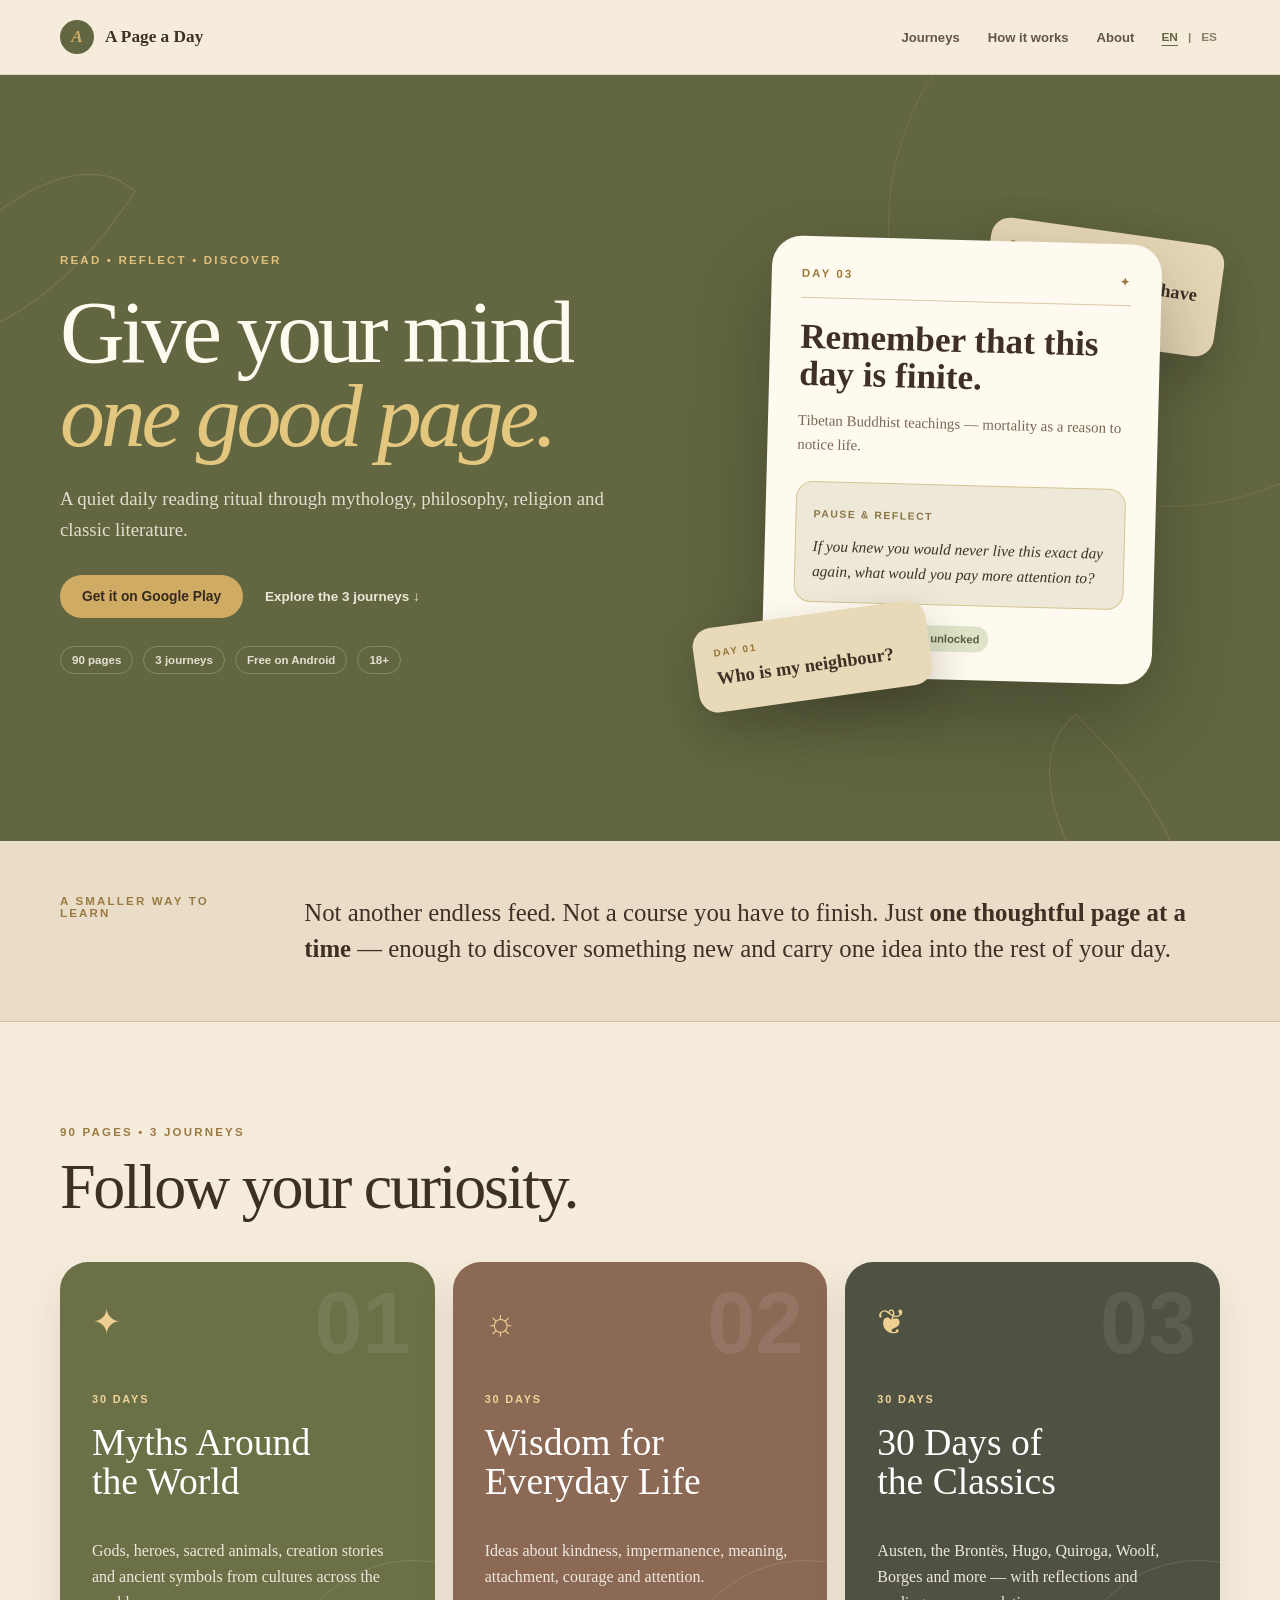
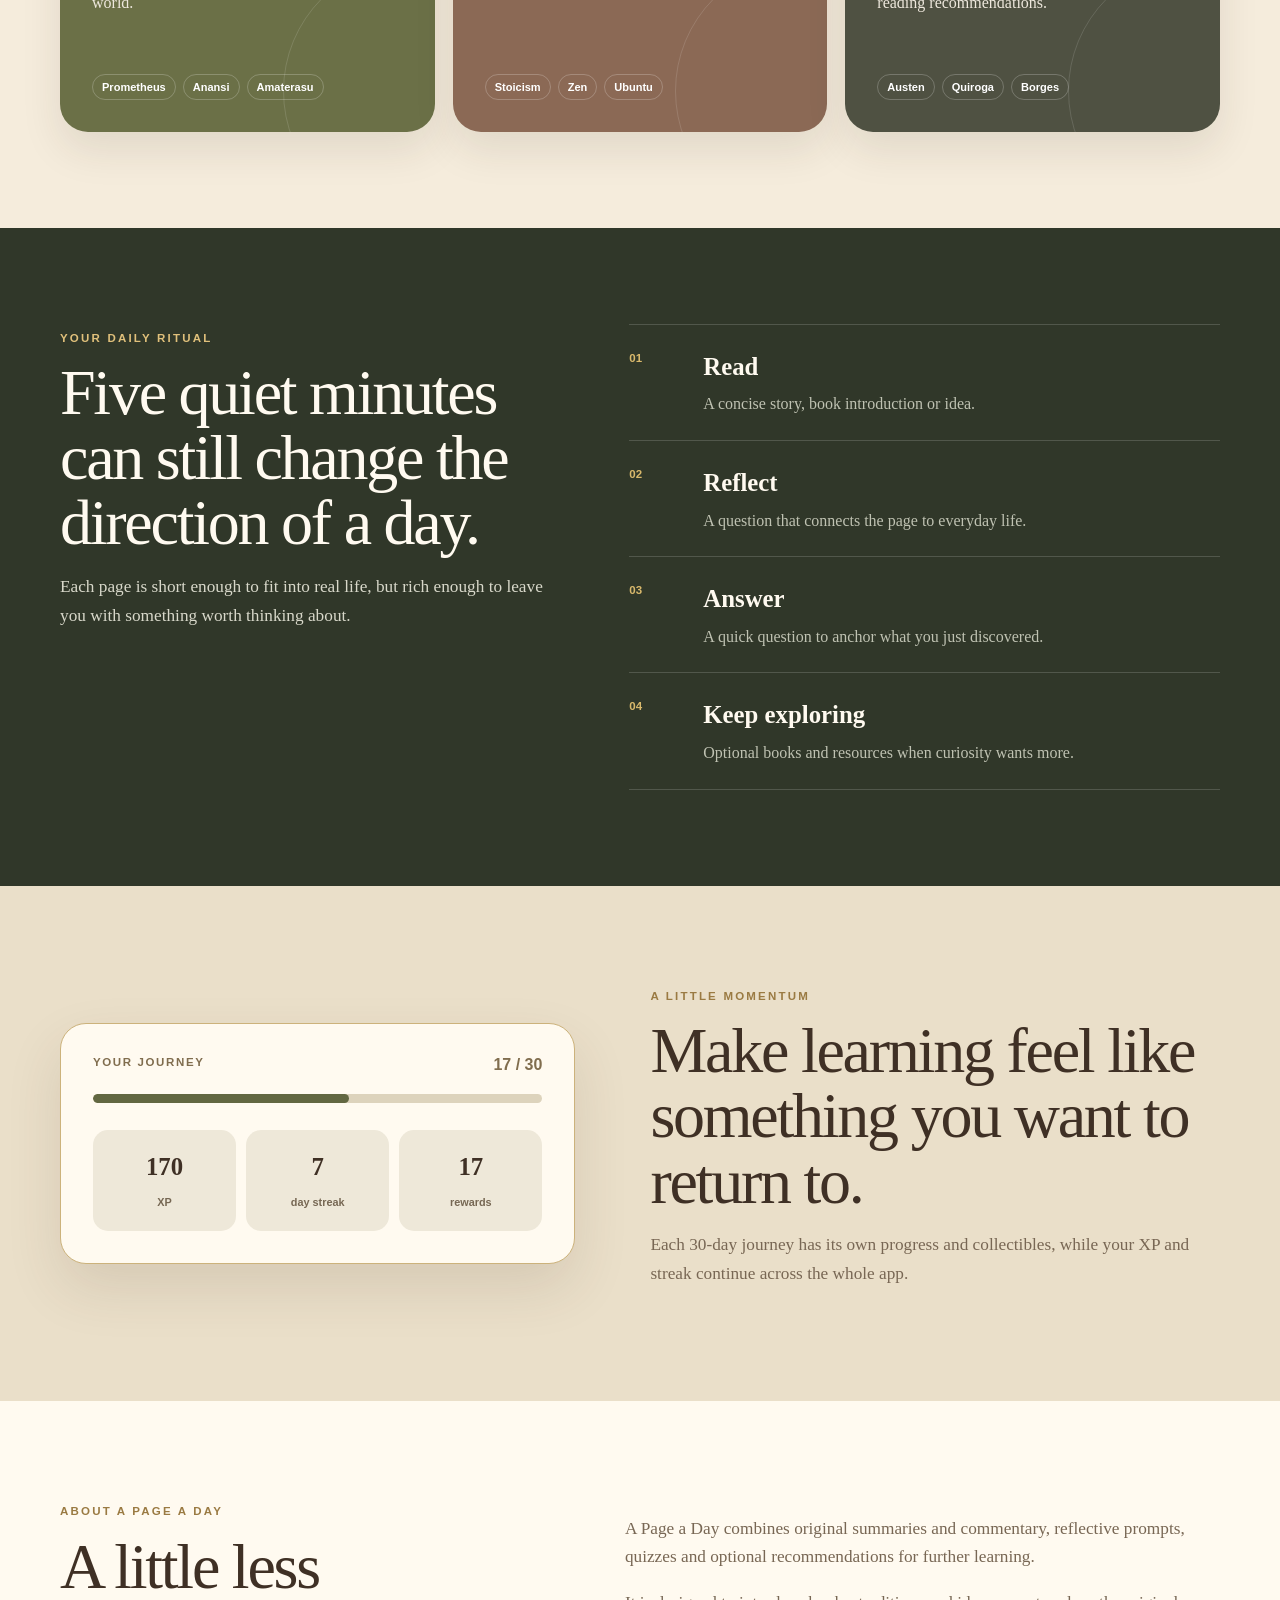
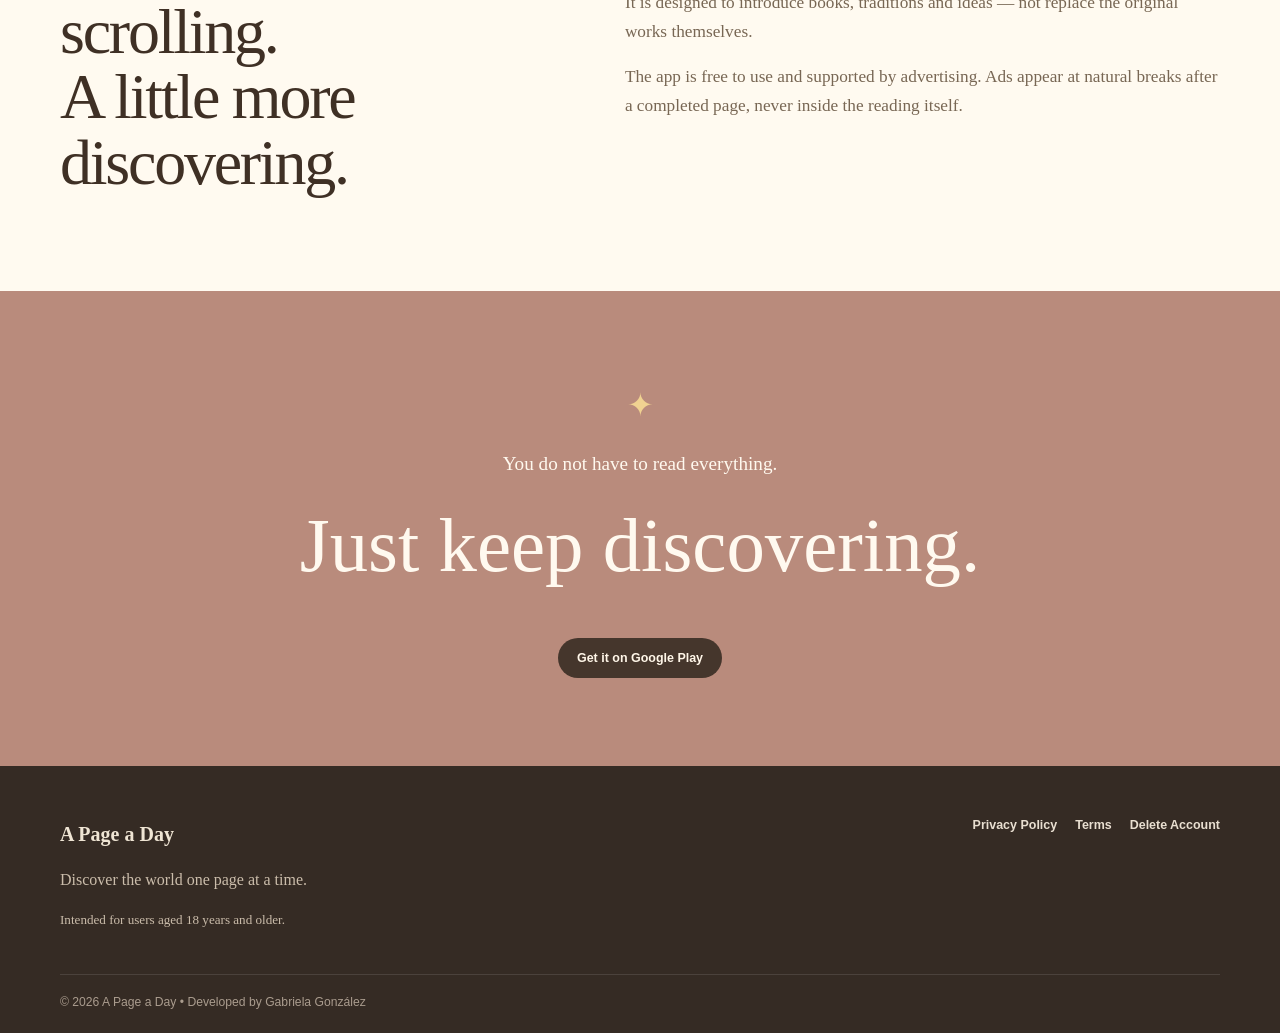
==== commit a9a1721a: "Update index.html" ====
--- a/index.html
+++ b/index.html
@@ -329,6 +329,52 @@
     </div>
   </footer>
 
-  <script src="script.js"></script>
+<script>
+(() => {
+  const buttons = document.querySelectorAll('.lang-btn');
+  const translatable = document.querySelectorAll('[data-en][data-es]');
+
+  function setLanguage(lang) {
+    document.documentElement.lang = lang;
+
+    translatable.forEach((element) => {
+      const value = element.getAttribute('data-' + lang);
+      if (value !== null) {
+        element.innerHTML = value;
+      }
+    });
+
+    buttons.forEach((button) => {
+      button.classList.toggle('active', button.dataset.lang === lang);
+    });
+
+    try {
+      localStorage.setItem('apageaday-language', lang);
+    } catch (e) {}
+  }
+
+  let initialLanguage = 'en';
+
+  try {
+    const saved = localStorage.getItem('apageaday-language');
+    if (saved === 'en' || saved === 'es') {
+      initialLanguage = saved;
+    } else if ((navigator.language || '').toLowerCase().startsWith('es')) {
+      initialLanguage = 'es';
+    }
+  } catch (e) {
+    if ((navigator.language || '').toLowerCase().startsWith('es')) {
+      initialLanguage = 'es';
+    }
+  }
+
+  buttons.forEach((button) => {
+    button.addEventListener('click', () => setLanguage(button.dataset.lang));
+  });
+
+  setLanguage(initialLanguage);
+})();
+</script>
+
 </body>
 </html>
--- a/style.css
+++ b/style.css
@@ -1 +1 @@
-*{box-sizing:border-box}html{scroll-behavior:smooth}:root{--cream:#f5ecdc;--ivory:#fffaf0;--ink:#3f3025;--soft:#786754;--olive:#626741;--olive2:#747a4c;--sage:#aeb58a;--gold:#d0ab63;--rust:#9b6248;--rose:#bc8d80;--line:#d8c4a0;--shadow:rgba(48,38,28,.14)}body{margin:0;background:var(--cream);color:var(--ink);font-family:Georgia,"Times New Roman",serif;line-height:1.65}.wrap{width:min(1160px,calc(100% - 44px));margin:auto}a{color:inherit}.topbar{position:sticky;top:0;z-index:30;background:rgba(245,236,220,.92);backdrop-filter:blur(14px);border-bottom:1px solid rgba(111,96,65,.16)}.nav-wrap{min-height:74px;display:flex;align-items:center;justify-content:space-between}.brand{display:flex;align-items:center;gap:11px;text-decoration:none;font-weight:bold;font-size:1.08rem}.brand-mark{display:grid;place-items:center;width:34px;height:34px;border-radius:50%;background:var(--olive);color:var(--gold);font-style:italic}nav{display:flex;gap:28px;font:600 .82rem Arial,sans-serif;color:#625546}nav a{text-decoration:none}nav a:hover{color:var(--olive)}.hero{position:relative;overflow:hidden;background:var(--olive);color:var(--ivory);padding:100px 0 96px}.hero:after{content:"";position:absolute;width:560px;height:560px;border:1px solid rgba(208,171,99,.18);border-radius:50%;right:-170px;top:-130px}.hero-grid{display:grid;grid-template-columns:1.05fr .95fr;gap:72px;align-items:center}.eyebrow{font:700 .72rem Arial,sans-serif;letter-spacing:.19em;color:#9a7a42}.eyebrow.light{color:#e0c07b}.hero h1{font-size:clamp(3.8rem,7vw,6.6rem);line-height:.93;font-weight:500;letter-spacing:-.045em;margin:18px 0 26px}.hero h1 em{font-weight:400;color:#e4c77f}.hero-text{font-size:1.18rem;max-width:610px;color:#e4ddcf;margin:0 0 30px}.hero-actions{display:flex;align-items:center;gap:22px;flex-wrap:wrap}.button{display:inline-flex;padding:14px 22px;border-radius:999px;text-decoration:none;font:700 .86rem Arial,sans-serif}.button.gold{background:var(--gold);color:#342a21}.text-link{font:600 .84rem Arial,sans-serif;color:#eee6d8;text-decoration:none}.hero-facts{display:flex;gap:10px;flex-wrap:wrap;margin-top:28px}.hero-facts span{font:700 .72rem Arial,sans-serif;border:1px solid rgba(255,255,255,.22);padding:7px 11px;border-radius:999px;color:#e6dfd1}.visual-stack{position:relative;min-height:570px;display:grid;place-items:center}.phone-card{position:relative;z-index:4;width:min(390px,86%);background:var(--ivory);color:var(--ink);padding:31px 30px 28px;border-radius:30px;box-shadow:0 35px 90px rgba(30,26,20,.35);transform:rotate(1.5deg)}.phone-top{display:flex;justify-content:space-between;font:700 .72rem Arial,sans-serif;letter-spacing:.18em;color:#9b7b3e}.divider{height:1px;background:#d9c8a7;margin:16px 0 20px}.phone-card h2{font-size:2.2rem;line-height:1.06;margin:0 0 12px}.phone-card .sub{font-size:.93rem;color:var(--soft)}.inner-note{background:#ede8d8;border:1px solid #d5c493;border-radius:17px;padding:17px;margin-top:24px}.inner-note span{font:700 .65rem Arial,sans-serif;letter-spacing:.15em;color:#8c7447}.inner-note p{font-size:.96rem;font-style:italic;margin:8px 0 0}.reward-row{display:flex;gap:8px;flex-wrap:wrap;margin-top:20px}.reward-row span{font:700 .7rem Arial,sans-serif;background:#dfe4c8;color:#59603b;border-radius:999px;padding:7px 9px}.mini-card{position:absolute;width:235px;padding:20px;background:#e8d9b8;color:var(--ink);border-radius:19px;box-shadow:0 20px 45px rgba(30,25,18,.24)}.mini-card span{display:block;font:700 .62rem Arial,sans-serif;letter-spacing:.17em;color:#967439;margin-bottom:8px}.mini-card strong{font-size:1.15rem;line-height:1.15}.back-card{top:56px;right:0;transform:rotate(8deg);z-index:1}.front-card{left:-8px;bottom:46px;transform:rotate(-8deg);z-index:6}.leaf{position:absolute;width:120px;height:240px;border:1px solid rgba(221,194,131,.2);border-radius:90% 0 90% 0;transform:rotate(35deg)}.leaf-one{left:-42px;top:60px}.leaf-two{right:8%;bottom:-120px;transform:rotate(-45deg)}.manifesto{background:#e9ddc8;padding:54px 0;border-bottom:1px solid #d5c29d}.manifesto-grid{display:grid;grid-template-columns:.35fr 1.65fr;gap:50px;align-items:start}.manifesto p{margin:0;font-size:1.55rem;line-height:1.45}.section{padding:96px 0}.section-heading{max-width:760px;margin-bottom:42px}.section-heading h2,.about-grid h2,.progress-copy h2,.ritual-copy h2{font-size:clamp(2.6rem,5vw,4.4rem);line-height:1.02;font-weight:500;letter-spacing:-.035em;margin:10px 0 0}.journeys-section{background:var(--cream)}.journey-grid{display:grid;grid-template-columns:repeat(3,1fr);gap:18px}.journey-card{position:relative;overflow:hidden;min-height:470px;padding:32px;border-radius:28px;color:#fff;display:flex;flex-direction:column;box-shadow:0 18px 40px rgba(50,40,30,.10)}.journey-card:after{content:"";position:absolute;width:260px;height:260px;border:1px solid rgba(255,255,255,.13);border-radius:50%;right:-110px;bottom:-90px}.journey-card.myth{background:#6b7047}.journey-card.wisdom{background:#8b6955}.journey-card.classics{background:#4f5142}.journey-number{position:absolute;right:24px;top:18px;font-size:5.4rem;line-height:1;color:rgba(255,255,255,.08);font-family:Arial,sans-serif;font-weight:800}.symbol{font-size:2.2rem;color:#edd091;margin-bottom:30px}.kicker{font:700 .68rem Arial,sans-serif;letter-spacing:.17em;color:#eed49a}.journey-card h3{font-size:2.35rem;line-height:1.04;font-weight:500;margin:8px 0 20px}.journey-card .desc{color:#eee8dd;font-size:1rem}.tags{display:flex;gap:7px;flex-wrap:wrap;margin-top:auto}.tags span{font:600 .69rem Arial,sans-serif;border:1px solid rgba(255,255,255,.22);padding:6px 9px;border-radius:999px}.ritual-section{background:#303729;color:var(--ivory)}.ritual-grid{display:grid;grid-template-columns:.9fr 1.1fr;gap:86px}.ritual-copy p{color:#d8d8ca;font-size:1.08rem;max-width:520px}.steps{border-top:1px solid rgba(255,255,255,.16)}.steps article{display:grid;grid-template-columns:56px 1fr;gap:18px;padding:22px 0;border-bottom:1px solid rgba(255,255,255,.16)}.steps article>span{font:700 .72rem Arial,sans-serif;color:#d9b96c;padding-top:5px}.steps h3{font-size:1.55rem;margin:0 0 4px}.steps p{margin:0;color:#bfc2b2}.progress-section{padding:96px 0;background:#eadfc9}.progress-grid{display:grid;grid-template-columns:.95fr 1.05fr;gap:75px;align-items:center}.progress-card{background:var(--ivory);padding:32px;border:1px solid #ccb27b;border-radius:26px;box-shadow:0 24px 55px rgba(70,53,35,.12)}.progress-top{display:flex;justify-content:space-between;font:700 .72rem Arial,sans-serif;letter-spacing:.14em;color:#806d4e}.progress-top strong{font-size:1rem;letter-spacing:0}.progress-bar{height:9px;border-radius:999px;background:#ddd3bc;margin:20px 0 27px;overflow:hidden}.progress-bar i{display:block;width:57%;height:100%;background:var(--olive);border-radius:inherit}.progress-stats{display:grid;grid-template-columns:repeat(3,1fr);gap:10px}.progress-stats div{background:#eee8d9;border-radius:15px;padding:17px;text-align:center}.progress-stats strong{display:block;font-size:1.55rem}.progress-stats span{font:600 .68rem Arial,sans-serif;color:#766753}.progress-copy p{font-size:1.08rem;color:var(--soft);max-width:560px}.about-section{background:var(--ivory)}.about-grid{display:grid;grid-template-columns:.9fr 1.1fr;gap:78px}.about-copy p{font-size:1.08rem;color:var(--soft)}.closing{background:#b98b7c;padding:88px 0;text-align:center;color:#fff9ef}.closing-symbol{font-size:2rem;color:#f0d291}.closing p{font-size:1.2rem;margin:16px 0 4px}.closing h2{font-size:clamp(3rem,6vw,5rem);font-weight:500;margin:0 0 28px}.play-badge{display:inline-flex;background:#45362c;color:#fff6e8;border-radius:999px;padding:13px 19px;font:700 .78rem Arial,sans-serif}footer{background:#352b24;color:#efe5d4;padding:52px 0 24px}.footer-main{display:flex;justify-content:space-between;gap:34px}.footer-brand{font-size:1.25rem;font-weight:bold;text-decoration:none}.footer-main p{color:#cbbdab}.age{font-size:.82rem}.footer-links{display:flex;gap:18px;align-items:flex-start;flex-wrap:wrap}.footer-links a{font:600 .78rem Arial,sans-serif;color:#e9dfd1;text-decoration:none}.footer-bottom{margin-top:30px;padding-top:20px;border-top:1px solid rgba(255,255,255,.11);font:400 .76rem Arial,sans-serif;color:#aa9c8e}@media(max-width:920px){.hero-grid,.ritual-grid,.progress-grid,.about-grid{grid-template-columns:1fr}.hero-grid{gap:45px}.visual-stack{min-height:520px}.journey-grid{grid-template-columns:1fr}.journey-card{min-height:390px}.manifesto-grid{grid-template-columns:1fr}.ritual-grid,.progress-grid,.about-grid{gap:42px}}@media(max-width:640px){.wrap{width:min(100% - 28px,1160px)}.topbar{position:static}.nav-wrap{padding:14px 0;flex-direction:column;gap:12px}nav{gap:15px;flex-wrap:wrap;justify-content:center}.hero{padding:66px 0}.hero h1{font-size:3.5rem}.visual-stack{min-height:470px}.phone-card{width:88%;padding:24px 22px}.phone-card h2{font-size:1.85rem}.mini-card{width:185px}.back-card{right:-8px}.front-card{left:-3px}.manifesto{padding:40px 0}.manifesto p{font-size:1.25rem}.section{padding:70px 0}.journey-card{padding:26px;min-height:410px}.progress-stats{grid-template-columns:1fr}.footer-main{flex-direction:column}.hero-facts span{font-size:.66rem}}
+*{box-sizing:border-box}html{scroll-behavior:smooth}:root{--cream:#f5ecdc;--ivory:#fffaf0;--ink:#3f3025;--soft:#786754;--olive:#626741;--olive2:#747a4c;--sage:#aeb58a;--gold:#d0ab63;--rust:#9b6248;--rose:#bc8d80;--line:#d8c4a0;--shadow:rgba(48,38,28,.14)}body{margin:0;background:var(--cream);color:var(--ink);font-family:Georgia,"Times New Roman",serif;line-height:1.65}.wrap{width:min(1160px,calc(100% - 44px));margin:auto}a{color:inherit}.topbar{position:sticky;top:0;z-index:30;background:rgba(245,236,220,.92);backdrop-filter:blur(14px);border-bottom:1px solid rgba(111,96,65,.16)}.nav-wrap{min-height:74px;display:flex;align-items:center;justify-content:space-between}.brand{display:flex;align-items:center;gap:11px;text-decoration:none;font-weight:bold;font-size:1.08rem}.brand-mark{display:grid;place-items:center;width:34px;height:34px;border-radius:50%;background:var(--olive);color:var(--gold);font-style:italic}.nav-right{display:flex;align-items:center;gap:24px}nav{display:flex;gap:28px;font:600 .82rem Arial,sans-serif;color:#625546}nav a{text-decoration:none}nav a:hover{color:var(--olive)}.language-switch{display:flex;align-items:center;gap:7px;font:700 .74rem Arial,sans-serif;color:#8c7b68}.lang-btn{border:0;background:transparent;color:#8c7b68;font:700 .74rem Arial,sans-serif;cursor:pointer;padding:5px 3px}.lang-btn.active{color:var(--olive);text-decoration:underline;text-underline-offset:4px}.hero{position:relative;overflow:hidden;background:var(--olive);color:var(--ivory);padding:100px 0 96px}.hero:after{content:"";position:absolute;width:560px;height:560px;border:1px solid rgba(208,171,99,.18);border-radius:50%;right:-170px;top:-130px}.hero-grid{display:grid;grid-template-columns:1.05fr .95fr;gap:72px;align-items:center}.eyebrow{font:700 .72rem Arial,sans-serif;letter-spacing:.19em;color:#9a7a42}.eyebrow.light{color:#e0c07b}.hero h1{font-size:clamp(3.8rem,7vw,6.6rem);line-height:.93;font-weight:500;letter-spacing:-.045em;margin:18px 0 26px}.hero h1 em{font-weight:400;color:#e4c77f}.hero-text{font-size:1.18rem;max-width:610px;color:#e4ddcf;margin:0 0 30px}.hero-actions{display:flex;align-items:center;gap:22px;flex-wrap:wrap}.button{display:inline-flex;padding:14px 22px;border-radius:999px;text-decoration:none;font:700 .86rem Arial,sans-serif}.button.gold{background:var(--gold);color:#342a21}.text-link{font:600 .84rem Arial,sans-serif;color:#eee6d8;text-decoration:none}.hero-facts{display:flex;gap:10px;flex-wrap:wrap;margin-top:28px}.hero-facts span{font:700 .72rem Arial,sans-serif;border:1px solid rgba(255,255,255,.22);padding:7px 11px;border-radius:999px;color:#e6dfd1}.visual-stack{position:relative;min-height:570px;display:grid;place-items:center}.phone-card{position:relative;z-index:4;width:min(390px,86%);background:var(--ivory);color:var(--ink);padding:31px 30px 28px;border-radius:30px;box-shadow:0 35px 90px rgba(30,26,20,.35);transform:rotate(1.5deg)}.phone-top{display:flex;justify-content:space-between;font:700 .72rem Arial,sans-serif;letter-spacing:.18em;color:#9b7b3e}.divider{height:1px;background:#d9c8a7;margin:16px 0 20px}.phone-card h2{font-size:2.2rem;line-height:1.06;margin:0 0 12px}.phone-card .sub{font-size:.93rem;color:var(--soft)}.inner-note{background:#ede8d8;border:1px solid #d5c493;border-radius:17px;padding:17px;margin-top:24px}.inner-note span{font:700 .65rem Arial,sans-serif;letter-spacing:.15em;color:#8c7447}.inner-note p{font-size:.96rem;font-style:italic;margin:8px 0 0}.reward-row{display:flex;gap:8px;flex-wrap:wrap;margin-top:20px}.reward-row span{font:700 .7rem Arial,sans-serif;background:#dfe4c8;color:#59603b;border-radius:999px;padding:7px 9px}.mini-card{position:absolute;width:235px;padding:20px;background:#e8d9b8;color:var(--ink);border-radius:19px;box-shadow:0 20px 45px rgba(30,25,18,.24)}.mini-card span{display:block;font:700 .62rem Arial,sans-serif;letter-spacing:.17em;color:#967439;margin-bottom:8px}.mini-card strong{font-size:1.15rem;line-height:1.15}.back-card{top:56px;right:0;transform:rotate(8deg);z-index:1}.front-card{left:-8px;bottom:46px;transform:rotate(-8deg);z-index:6}.leaf{position:absolute;width:120px;height:240px;border:1px solid rgba(221,194,131,.2);border-radius:90% 0 90% 0;transform:rotate(35deg)}.leaf-one{left:-42px;top:60px}.leaf-two{right:8%;bottom:-120px;transform:rotate(-45deg)}.manifesto{background:#e9ddc8;padding:54px 0;border-bottom:1px solid #d5c29d}.manifesto-grid{display:grid;grid-template-columns:.35fr 1.65fr;gap:50px;align-items:start}.manifesto p{margin:0;font-size:1.55rem;line-height:1.45}.section{padding:96px 0}.section-heading{max-width:760px;margin-bottom:42px}.section-heading h2,.about-grid h2,.progress-copy h2,.ritual-copy h2{font-size:clamp(2.6rem,5vw,4.4rem);line-height:1.02;font-weight:500;letter-spacing:-.035em;margin:10px 0 0}.journeys-section{background:var(--cream)}.journey-grid{display:grid;grid-template-columns:repeat(3,1fr);gap:18px}.journey-card{position:relative;overflow:hidden;min-height:470px;padding:32px;border-radius:28px;color:#fff;display:flex;flex-direction:column;box-shadow:0 18px 40px rgba(50,40,30,.10)}.journey-card:after{content:"";position:absolute;width:260px;height:260px;border:1px solid rgba(255,255,255,.13);border-radius:50%;right:-110px;bottom:-90px}.journey-card.myth{background:#6b7047}.journey-card.wisdom{background:#8b6955}.journey-card.classics{background:#4f5142}.journey-number{position:absolute;right:24px;top:18px;font-size:5.4rem;line-height:1;color:rgba(255,255,255,.08);font-family:Arial,sans-serif;font-weight:800}.symbol{font-size:2.2rem;color:#edd091;margin-bottom:30px}.kicker{font:700 .68rem Arial,sans-serif;letter-spacing:.17em;color:#eed49a}.journey-card h3{font-size:2.35rem;line-height:1.04;font-weight:500;margin:8px 0 20px}.journey-card .desc{color:#eee8dd;font-size:1rem}.tags{display:flex;gap:7px;flex-wrap:wrap;margin-top:auto}.tags span{font:600 .69rem Arial,sans-serif;border:1px solid rgba(255,255,255,.22);padding:6px 9px;border-radius:999px}.ritual-section{background:#303729;color:var(--ivory)}.ritual-grid{display:grid;grid-template-columns:.9fr 1.1fr;gap:86px}.ritual-copy p{color:#d8d8ca;font-size:1.08rem;max-width:520px}.steps{border-top:1px solid rgba(255,255,255,.16)}.steps article{display:grid;grid-template-columns:56px 1fr;gap:18px;padding:22px 0;border-bottom:1px solid rgba(255,255,255,.16)}.steps article>span{font:700 .72rem Arial,sans-serif;color:#d9b96c;padding-top:5px}.steps h3{font-size:1.55rem;margin:0 0 4px}.steps p{margin:0;color:#bfc2b2}.progress-section{padding:96px 0;background:#eadfc9}.progress-grid{display:grid;grid-template-columns:.95fr 1.05fr;gap:75px;align-items:center}.progress-card{background:var(--ivory);padding:32px;border:1px solid #ccb27b;border-radius:26px;box-shadow:0 24px 55px rgba(70,53,35,.12)}.progress-top{display:flex;justify-content:space-between;font:700 .72rem Arial,sans-serif;letter-spacing:.14em;color:#806d4e}.progress-top strong{font-size:1rem;letter-spacing:0}.progress-bar{height:9px;border-radius:999px;background:#ddd3bc;margin:20px 0 27px;overflow:hidden}.progress-bar i{display:block;width:57%;height:100%;background:var(--olive);border-radius:inherit}.progress-stats{display:grid;grid-template-columns:repeat(3,1fr);gap:10px}.progress-stats div{background:#eee8d9;border-radius:15px;padding:17px;text-align:center}.progress-stats strong{display:block;font-size:1.55rem}.progress-stats span{font:600 .68rem Arial,sans-serif;color:#766753}.progress-copy p{font-size:1.08rem;color:var(--soft);max-width:560px}.about-section{background:var(--ivory)}.about-grid{display:grid;grid-template-columns:.9fr 1.1fr;gap:78px}.about-copy p{font-size:1.08rem;color:var(--soft)}.closing{background:#b98b7c;padding:88px 0;text-align:center;color:#fff9ef}.closing-symbol{font-size:2rem;color:#f0d291}.closing p{font-size:1.2rem;margin:16px 0 4px}.closing h2{font-size:clamp(3rem,6vw,5rem);font-weight:500;margin:0 0 28px}.play-badge{display:inline-flex;background:#45362c;color:#fff6e8;border-radius:999px;padding:13px 19px;font:700 .78rem Arial,sans-serif;text-decoration:none}footer{background:#352b24;color:#efe5d4;padding:52px 0 24px}.footer-main{display:flex;justify-content:space-between;gap:34px}.footer-brand{font-size:1.25rem;font-weight:bold;text-decoration:none}.footer-main p{color:#cbbdab}.age{font-size:.82rem}.footer-links{display:flex;gap:18px;align-items:flex-start;flex-wrap:wrap}.footer-links a{font:600 .78rem Arial,sans-serif;color:#e9dfd1;text-decoration:none}.footer-bottom{margin-top:30px;padding-top:20px;border-top:1px solid rgba(255,255,255,.11);font:400 .76rem Arial,sans-serif;color:#aa9c8e}@media(max-width:920px){.hero-grid,.ritual-grid,.progress-grid,.about-grid{grid-template-columns:1fr}.hero-grid{gap:45px}.visual-stack{min-height:520px}.journey-grid{grid-template-columns:1fr}.journey-card{min-height:390px}.manifesto-grid{grid-template-columns:1fr}.ritual-grid,.progress-grid,.about-grid{gap:42px}.nav-right{flex-direction:column;gap:10px}}@media(max-width:640px){.wrap{width:min(100% - 28px,1160px)}.topbar{position:static}.nav-wrap{padding:14px 0;flex-direction:column;gap:12px}.nav-right{width:100%}nav{gap:15px;flex-wrap:wrap;justify-content:center}.language-switch{justify-content:center}.hero{padding:66px 0}.hero h1{font-size:3.5rem}.visual-stack{min-height:470px}.phone-card{width:88%;padding:24px 22px}.phone-card h2{font-size:1.85rem}.mini-card{width:185px}.back-card{right:-8px}.front-card{left:-3px}.manifesto{padding:40px 0}.manifesto p{font-size:1.25rem}.section{padding:70px 0}.journey-card{padding:26px;min-height:410px}.progress-stats{grid-template-columns:1fr}.footer-main{flex-direction:column}.hero-facts span{font-size:.66rem}}
